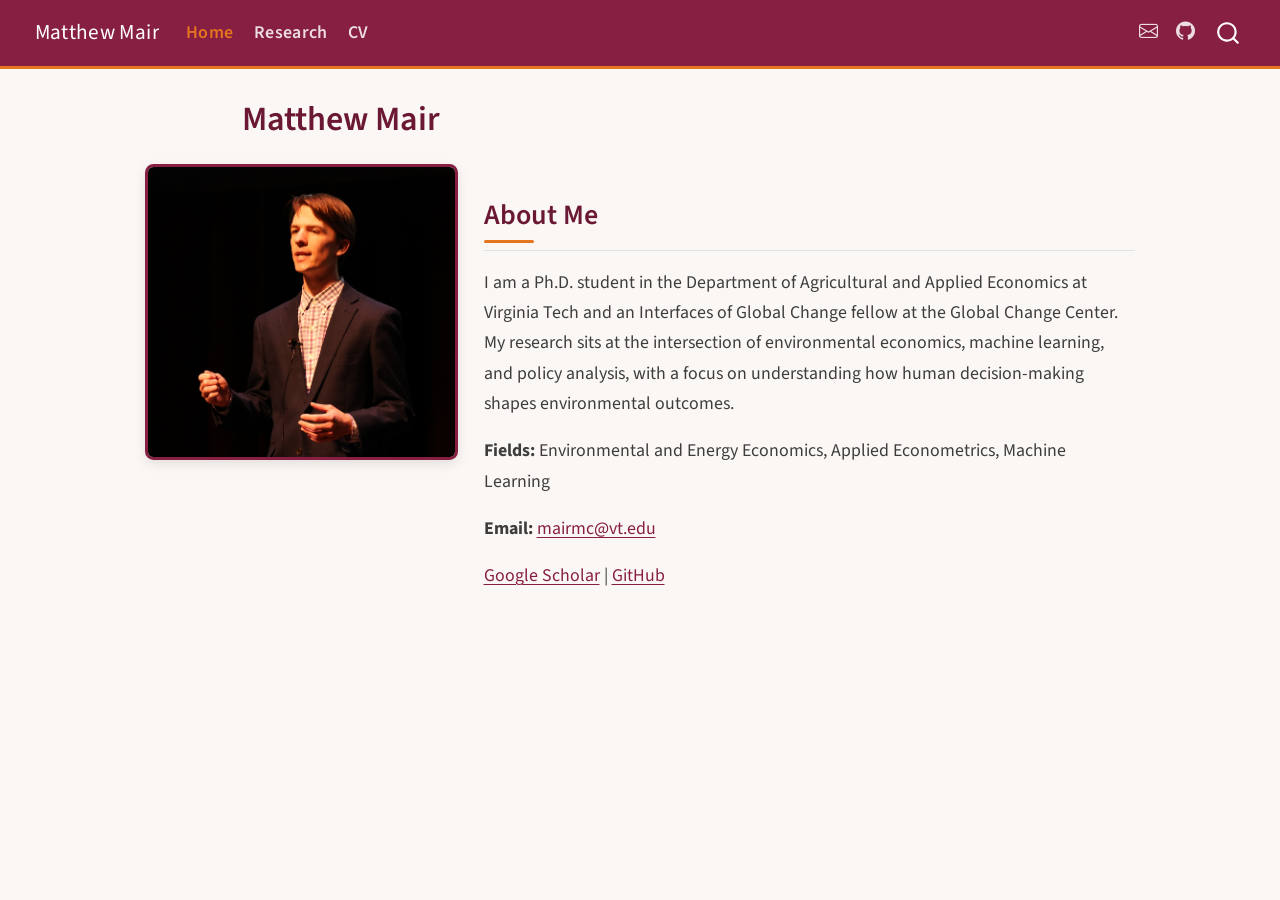
==== docs/index.html @ ecbc5832 "Save all website source files, assets, and rendered output Co-Authored-By: Claude Sonnet 4.6 <norepl" ====
<!DOCTYPE html>
<html xmlns="http://www.w3.org/1999/xhtml" lang="en" xml:lang="en"><head>

<meta charset="utf-8">
<meta name="generator" content="quarto-1.8.25">

<meta name="viewport" content="width=device-width, initial-scale=1.0, user-scalable=yes">


<title>Matthew Mair</title>
<style>
code{white-space: pre-wrap;}
span.smallcaps{font-variant: small-caps;}
div.columns{display: flex; gap: min(4vw, 1.5em);}
div.column{flex: auto; overflow-x: auto;}
div.hanging-indent{margin-left: 1.5em; text-indent: -1.5em;}
ul.task-list{list-style: none;}
ul.task-list li input[type="checkbox"] {
  width: 0.8em;
  margin: 0 0.8em 0.2em -1em; /* quarto-specific, see https://github.com/quarto-dev/quarto-cli/issues/4556 */ 
  vertical-align: middle;
}
</style>


<script src="site_libs/quarto-nav/quarto-nav.js"></script>
<script src="site_libs/quarto-nav/headroom.min.js"></script>
<script src="site_libs/clipboard/clipboard.min.js"></script>
<script src="site_libs/quarto-search/autocomplete.umd.js"></script>
<script src="site_libs/quarto-search/fuse.min.js"></script>
<script src="site_libs/quarto-search/quarto-search.js"></script>
<meta name="quarto:offset" content="./">
<script src="site_libs/quarto-html/quarto.js" type="module"></script>
<script src="site_libs/quarto-html/tabsets/tabsets.js" type="module"></script>
<script src="site_libs/quarto-html/axe/axe-check.js" type="module"></script>
<script src="site_libs/quarto-html/popper.min.js"></script>
<script src="site_libs/quarto-html/tippy.umd.min.js"></script>
<script src="site_libs/quarto-html/anchor.min.js"></script>
<link href="site_libs/quarto-html/tippy.css" rel="stylesheet">
<link href="site_libs/quarto-html/quarto-syntax-highlighting-7b89279ff1a6dce999919e0e67d4d9ec.css" rel="stylesheet" id="quarto-text-highlighting-styles">
<script src="site_libs/bootstrap/bootstrap.min.js"></script>
<link href="site_libs/bootstrap/bootstrap-icons.css" rel="stylesheet">
<link href="site_libs/bootstrap/bootstrap-feb3c45400deb4f00ca8b16f1156f596.min.css" rel="stylesheet" append-hash="true" id="quarto-bootstrap" data-mode="light">
<script id="quarto-search-options" type="application/json">{
  "location": "navbar",
  "copy-button": false,
  "collapse-after": 3,
  "panel-placement": "end",
  "type": "overlay",
  "limit": 50,
  "keyboard-shortcut": [
    "f",
    "/",
    "s"
  ],
  "show-item-context": false,
  "language": {
    "search-no-results-text": "No results",
    "search-matching-documents-text": "matching documents",
    "search-copy-link-title": "Copy link to search",
    "search-hide-matches-text": "Hide additional matches",
    "search-more-match-text": "more match in this document",
    "search-more-matches-text": "more matches in this document",
    "search-clear-button-title": "Clear",
    "search-text-placeholder": "",
    "search-detached-cancel-button-title": "Cancel",
    "search-submit-button-title": "Submit",
    "search-label": "Search"
  }
}</script>


<link rel="stylesheet" href="styles.css">
</head>

<body class="nav-fixed fullcontent quarto-light">

<div id="quarto-search-results"></div>
  <header id="quarto-header" class="headroom fixed-top">
    <nav class="navbar navbar-expand-lg " data-bs-theme="dark">
      <div class="navbar-container container-fluid">
      <div class="navbar-brand-container mx-auto">
    <a href="./index.html" class="navbar-brand navbar-brand-logo">
    </a>
    <a class="navbar-brand" href="./index.html">
    <span class="navbar-title">Matthew Mair</span>
    </a>
  </div>
            <div id="quarto-search" class="" title="Search"></div>
          <button class="navbar-toggler" type="button" data-bs-toggle="collapse" data-bs-target="#navbarCollapse" aria-controls="navbarCollapse" role="menu" aria-expanded="false" aria-label="Toggle navigation" onclick="if (window.quartoToggleHeadroom) { window.quartoToggleHeadroom(); }">
  <span class="navbar-toggler-icon"></span>
</button>
          <div class="collapse navbar-collapse" id="navbarCollapse">
            <ul class="navbar-nav navbar-nav-scroll me-auto">
  <li class="nav-item">
    <a class="nav-link active" href="./index.html" aria-current="page"> 
<span class="menu-text">Home</span></a>
  </li>  
  <li class="nav-item">
    <a class="nav-link" href="./research.html"> 
<span class="menu-text">Research</span></a>
  </li>  
  <li class="nav-item">
    <a class="nav-link" href="./cv.html"> 
<span class="menu-text">CV</span></a>
  </li>  
</ul>
            <ul class="navbar-nav navbar-nav-scroll ms-auto">
  <li class="nav-item compact">
    <a class="nav-link" href="mailto:mairmc@vt.edu"> <i class="bi bi-envelope" role="img">
</i> 
<span class="menu-text"></span></a>
  </li>  
  <li class="nav-item compact">
    <a class="nav-link" href="https://github.com/MatthewMair42"> <i class="bi bi-github" role="img">
</i> 
<span class="menu-text"></span></a>
  </li>  
</ul>
          </div> <!-- /navcollapse -->
            <div class="quarto-navbar-tools">
</div>
      </div> <!-- /container-fluid -->
    </nav>
</header>
<!-- content -->
<div id="quarto-content" class="quarto-container page-columns page-rows-contents page-layout-article page-navbar">
<!-- sidebar -->
<!-- margin-sidebar -->
    
<!-- main -->
<main class="content page-columns page-full" id="quarto-document-content">

<header id="title-block-header" class="quarto-title-block default">
<div class="quarto-title">
<h1 class="title">Matthew Mair</h1>
</div>



<div class="quarto-title-meta">

    
  
    
  </div>
  


</header>


<div class="column-page">
<div class="grid">
<div class="g-col-4">
<p><img src="pics/Nutshell_Zoomed.png" class="profile-photo img-fluid"></p>
</div>
<section id="about-me" class="level2 g-col-8">
<h2 class="anchored" data-anchor-id="about-me">About Me</h2>
<p>I am a Ph.D.&nbsp;student in the Department of Agricultural and Applied Economics at Virginia Tech and an Interfaces of Global Change fellow at the Global Change Center. My research sits at the intersection of environmental economics, machine learning, and policy analysis, with a focus on understanding how human decision-making shapes environmental outcomes.</p>
<p><strong>Fields:</strong> Environmental and Energy Economics, Applied Econometrics, Machine Learning</p>
<p><strong>Email:</strong> <a href="mailto:mairmc@vt.edu">mairmc@vt.edu</a></p>
<p><a href="https://scholar.google.com/citations?user=G5DCnmYAAAAJ&amp;hl=en">Google Scholar</a> | <a href="https://github.com/MatthewMair42">GitHub</a></p>
</section>
</div>
</div>



</main> <!-- /main -->
<script id="quarto-html-after-body" type="application/javascript">
  window.document.addEventListener("DOMContentLoaded", function (event) {
    const icon = "";
    const anchorJS = new window.AnchorJS();
    anchorJS.options = {
      placement: 'right',
      icon: icon
    };
    anchorJS.add('.anchored');
    const isCodeAnnotation = (el) => {
      for (const clz of el.classList) {
        if (clz.startsWith('code-annotation-')) {                     
          return true;
        }
      }
      return false;
    }
    const onCopySuccess = function(e) {
      // button target
      const button = e.trigger;
      // don't keep focus
      button.blur();
      // flash "checked"
      button.classList.add('code-copy-button-checked');
      var currentTitle = button.getAttribute("title");
      button.setAttribute("title", "Copied!");
      let tooltip;
      if (window.bootstrap) {
        button.setAttribute("data-bs-toggle", "tooltip");
        button.setAttribute("data-bs-placement", "left");
        button.setAttribute("data-bs-title", "Copied!");
        tooltip = new bootstrap.Tooltip(button, 
          { trigger: "manual", 
            customClass: "code-copy-button-tooltip",
            offset: [0, -8]});
        tooltip.show();    
      }
      setTimeout(function() {
        if (tooltip) {
          tooltip.hide();
          button.removeAttribute("data-bs-title");
          button.removeAttribute("data-bs-toggle");
          button.removeAttribute("data-bs-placement");
        }
        button.setAttribute("title", currentTitle);
        button.classList.remove('code-copy-button-checked');
      }, 1000);
      // clear code selection
      e.clearSelection();
    }
    const getTextToCopy = function(trigger) {
      const outerScaffold = trigger.parentElement.cloneNode(true);
      const codeEl = outerScaffold.querySelector('code');
      for (const childEl of codeEl.children) {
        if (isCodeAnnotation(childEl)) {
          childEl.remove();
        }
      }
      return codeEl.innerText;
    }
    const clipboard = new window.ClipboardJS('.code-copy-button:not([data-in-quarto-modal])', {
      text: getTextToCopy
    });
    clipboard.on('success', onCopySuccess);
    if (window.document.getElementById('quarto-embedded-source-code-modal')) {
      const clipboardModal = new window.ClipboardJS('.code-copy-button[data-in-quarto-modal]', {
        text: getTextToCopy,
        container: window.document.getElementById('quarto-embedded-source-code-modal')
      });
      clipboardModal.on('success', onCopySuccess);
    }
      var localhostRegex = new RegExp(/^(?:http|https):\/\/localhost\:?[0-9]*\//);
      var mailtoRegex = new RegExp(/^mailto:/);
        var filterRegex = new RegExp('/' + window.location.host + '/');
      var isInternal = (href) => {
          return filterRegex.test(href) || localhostRegex.test(href) || mailtoRegex.test(href);
      }
      // Inspect non-navigation links and adorn them if external
     var links = window.document.querySelectorAll('a[href]:not(.nav-link):not(.navbar-brand):not(.toc-action):not(.sidebar-link):not(.sidebar-item-toggle):not(.pagination-link):not(.no-external):not([aria-hidden]):not(.dropdown-item):not(.quarto-navigation-tool):not(.about-link)');
      for (var i=0; i<links.length; i++) {
        const link = links[i];
        if (!isInternal(link.href)) {
          // undo the damage that might have been done by quarto-nav.js in the case of
          // links that we want to consider external
          if (link.dataset.originalHref !== undefined) {
            link.href = link.dataset.originalHref;
          }
        }
      }
    function tippyHover(el, contentFn, onTriggerFn, onUntriggerFn) {
      const config = {
        allowHTML: true,
        maxWidth: 500,
        delay: 100,
        arrow: false,
        appendTo: function(el) {
            return el.parentElement;
        },
        interactive: true,
        interactiveBorder: 10,
        theme: 'quarto',
        placement: 'bottom-start',
      };
      if (contentFn) {
        config.content = contentFn;
      }
      if (onTriggerFn) {
        config.onTrigger = onTriggerFn;
      }
      if (onUntriggerFn) {
        config.onUntrigger = onUntriggerFn;
      }
      window.tippy(el, config); 
    }
    const noterefs = window.document.querySelectorAll('a[role="doc-noteref"]');
    for (var i=0; i<noterefs.length; i++) {
      const ref = noterefs[i];
      tippyHover(ref, function() {
        // use id or data attribute instead here
        let href = ref.getAttribute('data-footnote-href') || ref.getAttribute('href');
        try { href = new URL(href).hash; } catch {}
        const id = href.replace(/^#\/?/, "");
        const note = window.document.getElementById(id);
        if (note) {
          return note.innerHTML;
        } else {
          return "";
        }
      });
    }
    const xrefs = window.document.querySelectorAll('a.quarto-xref');
    const processXRef = (id, note) => {
      // Strip column container classes
      const stripColumnClz = (el) => {
        el.classList.remove("page-full", "page-columns");
        if (el.children) {
          for (const child of el.children) {
            stripColumnClz(child);
          }
        }
      }
      stripColumnClz(note)
      if (id === null || id.startsWith('sec-')) {
        // Special case sections, only their first couple elements
        const container = document.createElement("div");
        if (note.children && note.children.length > 2) {
          container.appendChild(note.children[0].cloneNode(true));
          for (let i = 1; i < note.children.length; i++) {
            const child = note.children[i];
            if (child.tagName === "P" && child.innerText === "") {
              continue;
            } else {
              container.appendChild(child.cloneNode(true));
              break;
            }
          }
          if (window.Quarto?.typesetMath) {
            window.Quarto.typesetMath(container);
          }
          return container.innerHTML
        } else {
          if (window.Quarto?.typesetMath) {
            window.Quarto.typesetMath(note);
          }
          return note.innerHTML;
        }
      } else {
        // Remove any anchor links if they are present
        const anchorLink = note.querySelector('a.anchorjs-link');
        if (anchorLink) {
          anchorLink.remove();
        }
        if (window.Quarto?.typesetMath) {
          window.Quarto.typesetMath(note);
        }
        if (note.classList.contains("callout")) {
          return note.outerHTML;
        } else {
          return note.innerHTML;
        }
      }
    }
    for (var i=0; i<xrefs.length; i++) {
      const xref = xrefs[i];
      tippyHover(xref, undefined, function(instance) {
        instance.disable();
        let url = xref.getAttribute('href');
        let hash = undefined; 
        if (url.startsWith('#')) {
          hash = url;
        } else {
          try { hash = new URL(url).hash; } catch {}
        }
        if (hash) {
          const id = hash.replace(/^#\/?/, "");
          const note = window.document.getElementById(id);
          if (note !== null) {
            try {
              const html = processXRef(id, note.cloneNode(true));
              instance.setContent(html);
            } finally {
              instance.enable();
              instance.show();
            }
          } else {
            // See if we can fetch this
            fetch(url.split('#')[0])
            .then(res => res.text())
            .then(html => {
              const parser = new DOMParser();
              const htmlDoc = parser.parseFromString(html, "text/html");
              const note = htmlDoc.getElementById(id);
              if (note !== null) {
                const html = processXRef(id, note);
                instance.setContent(html);
              } 
            }).finally(() => {
              instance.enable();
              instance.show();
            });
          }
        } else {
          // See if we can fetch a full url (with no hash to target)
          // This is a special case and we should probably do some content thinning / targeting
          fetch(url)
          .then(res => res.text())
          .then(html => {
            const parser = new DOMParser();
            const htmlDoc = parser.parseFromString(html, "text/html");
            const note = htmlDoc.querySelector('main.content');
            if (note !== null) {
              // This should only happen for chapter cross references
              // (since there is no id in the URL)
              // remove the first header
              if (note.children.length > 0 && note.children[0].tagName === "HEADER") {
                note.children[0].remove();
              }
              const html = processXRef(null, note);
              instance.setContent(html);
            } 
          }).finally(() => {
            instance.enable();
            instance.show();
          });
        }
      }, function(instance) {
      });
    }
        let selectedAnnoteEl;
        const selectorForAnnotation = ( cell, annotation) => {
          let cellAttr = 'data-code-cell="' + cell + '"';
          let lineAttr = 'data-code-annotation="' +  annotation + '"';
          const selector = 'span[' + cellAttr + '][' + lineAttr + ']';
          return selector;
        }
        const selectCodeLines = (annoteEl) => {
          const doc = window.document;
          const targetCell = annoteEl.getAttribute("data-target-cell");
          const targetAnnotation = annoteEl.getAttribute("data-target-annotation");
          const annoteSpan = window.document.querySelector(selectorForAnnotation(targetCell, targetAnnotation));
          const lines = annoteSpan.getAttribute("data-code-lines").split(",");
          const lineIds = lines.map((line) => {
            return targetCell + "-" + line;
          })
          let top = null;
          let height = null;
          let parent = null;
          if (lineIds.length > 0) {
              //compute the position of the single el (top and bottom and make a div)
              const el = window.document.getElementById(lineIds[0]);
              top = el.offsetTop;
              height = el.offsetHeight;
              parent = el.parentElement.parentElement;
            if (lineIds.length > 1) {
              const lastEl = window.document.getElementById(lineIds[lineIds.length - 1]);
              const bottom = lastEl.offsetTop + lastEl.offsetHeight;
              height = bottom - top;
            }
            if (top !== null && height !== null && parent !== null) {
              // cook up a div (if necessary) and position it 
              let div = window.document.getElementById("code-annotation-line-highlight");
              if (div === null) {
                div = window.document.createElement("div");
                div.setAttribute("id", "code-annotation-line-highlight");
                div.style.position = 'absolute';
                parent.appendChild(div);
              }
              div.style.top = top - 2 + "px";
              div.style.height = height + 4 + "px";
              div.style.left = 0;
              let gutterDiv = window.document.getElementById("code-annotation-line-highlight-gutter");
              if (gutterDiv === null) {
                gutterDiv = window.document.createElement("div");
                gutterDiv.setAttribute("id", "code-annotation-line-highlight-gutter");
                gutterDiv.style.position = 'absolute';
                const codeCell = window.document.getElementById(targetCell);
                const gutter = codeCell.querySelector('.code-annotation-gutter');
                gutter.appendChild(gutterDiv);
              }
              gutterDiv.style.top = top - 2 + "px";
              gutterDiv.style.height = height + 4 + "px";
            }
            selectedAnnoteEl = annoteEl;
          }
        };
        const unselectCodeLines = () => {
          const elementsIds = ["code-annotation-line-highlight", "code-annotation-line-highlight-gutter"];
          elementsIds.forEach((elId) => {
            const div = window.document.getElementById(elId);
            if (div) {
              div.remove();
            }
          });
          selectedAnnoteEl = undefined;
        };
          // Handle positioning of the toggle
      window.addEventListener(
        "resize",
        throttle(() => {
          elRect = undefined;
          if (selectedAnnoteEl) {
            selectCodeLines(selectedAnnoteEl);
          }
        }, 10)
      );
      function throttle(fn, ms) {
      let throttle = false;
      let timer;
        return (...args) => {
          if(!throttle) { // first call gets through
              fn.apply(this, args);
              throttle = true;
          } else { // all the others get throttled
              if(timer) clearTimeout(timer); // cancel #2
              timer = setTimeout(() => {
                fn.apply(this, args);
                timer = throttle = false;
              }, ms);
          }
        };
      }
        // Attach click handler to the DT
        const annoteDls = window.document.querySelectorAll('dt[data-target-cell]');
        for (const annoteDlNode of annoteDls) {
          annoteDlNode.addEventListener('click', (event) => {
            const clickedEl = event.target;
            if (clickedEl !== selectedAnnoteEl) {
              unselectCodeLines();
              const activeEl = window.document.querySelector('dt[data-target-cell].code-annotation-active');
              if (activeEl) {
                activeEl.classList.remove('code-annotation-active');
              }
              selectCodeLines(clickedEl);
              clickedEl.classList.add('code-annotation-active');
            } else {
              // Unselect the line
              unselectCodeLines();
              clickedEl.classList.remove('code-annotation-active');
            }
          });
        }
    const findCites = (el) => {
      const parentEl = el.parentElement;
      if (parentEl) {
        const cites = parentEl.dataset.cites;
        if (cites) {
          return {
            el,
            cites: cites.split(' ')
          };
        } else {
          return findCites(el.parentElement)
        }
      } else {
        return undefined;
      }
    };
    var bibliorefs = window.document.querySelectorAll('a[role="doc-biblioref"]');
    for (var i=0; i<bibliorefs.length; i++) {
      const ref = bibliorefs[i];
      const citeInfo = findCites(ref);
      if (citeInfo) {
        tippyHover(citeInfo.el, function() {
          var popup = window.document.createElement('div');
          citeInfo.cites.forEach(function(cite) {
            var citeDiv = window.document.createElement('div');
            citeDiv.classList.add('hanging-indent');
            citeDiv.classList.add('csl-entry');
            var biblioDiv = window.document.getElementById('ref-' + cite);
            if (biblioDiv) {
              citeDiv.innerHTML = biblioDiv.innerHTML;
            }
            popup.appendChild(citeDiv);
          });
          return popup.innerHTML;
        });
      }
    }
  });
  </script>
</div> <!-- /content -->




</body></html>
---- docs/site_libs/quarto-html/tippy.css ----
.tippy-box[data-animation=fade][data-state=hidden]{opacity:0}[data-tippy-root]{max-width:calc(100vw - 10px)}.tippy-box{position:relative;background-color:#333;color:#fff;border-radius:4px;font-size:14px;line-height:1.4;white-space:normal;outline:0;transition-property:transform,visibility,opacity}.tippy-box[data-placement^=top]>.tippy-arrow{bottom:0}.tippy-box[data-placement^=top]>.tippy-arrow:before{bottom:-7px;left:0;border-width:8px 8px 0;border-top-color:initial;transform-origin:center top}.tippy-box[data-placement^=bottom]>.tippy-arrow{top:0}.tippy-box[data-placement^=bottom]>.tippy-arrow:before{top:-7px;left:0;border-width:0 8px 8px;border-bottom-color:initial;transform-origin:center bottom}.tippy-box[data-placement^=left]>.tippy-arrow{right:0}.tippy-box[data-placement^=left]>.tippy-arrow:before{border-width:8px 0 8px 8px;border-left-color:initial;right:-7px;transform-origin:center left}.tippy-box[data-placement^=right]>.tippy-arrow{left:0}.tippy-box[data-placement^=right]>.tippy-arrow:before{left:-7px;border-width:8px 8px 8px 0;border-right-color:initial;transform-origin:center right}.tippy-box[data-inertia][data-state=visible]{transition-timing-function:cubic-bezier(.54,1.5,.38,1.11)}.tippy-arrow{width:16px;height:16px;color:#333}.tippy-arrow:before{content:"";position:absolute;border-color:transparent;border-style:solid}.tippy-content{position:relative;padding:5px 9px;z-index:1}
---- docs/site_libs/quarto-html/quarto-syntax-highlighting-7b89279ff1a6dce999919e0e67d4d9ec.css ----
/* quarto syntax highlight colors */
:root {
  --quarto-hl-ot-color: #003B4F;
  --quarto-hl-at-color: #657422;
  --quarto-hl-ss-color: #20794D;
  --quarto-hl-an-color: #5E5E5E;
  --quarto-hl-fu-color: #4758AB;
  --quarto-hl-st-color: #20794D;
  --quarto-hl-cf-color: #003B4F;
  --quarto-hl-op-color: #5E5E5E;
  --quarto-hl-er-color: #AD0000;
  --quarto-hl-bn-color: #AD0000;
  --quarto-hl-al-color: #AD0000;
  --quarto-hl-va-color: #111111;
  --quarto-hl-bu-color: inherit;
  --quarto-hl-ex-color: inherit;
  --quarto-hl-pp-color: #AD0000;
  --quarto-hl-in-color: #5E5E5E;
  --quarto-hl-vs-color: #20794D;
  --quarto-hl-wa-color: #5E5E5E;
  --quarto-hl-do-color: #5E5E5E;
  --quarto-hl-im-color: #00769E;
  --quarto-hl-ch-color: #20794D;
  --quarto-hl-dt-color: #AD0000;
  --quarto-hl-fl-color: #AD0000;
  --quarto-hl-co-color: #5E5E5E;
  --quarto-hl-cv-color: #5E5E5E;
  --quarto-hl-cn-color: #8f5902;
  --quarto-hl-sc-color: #5E5E5E;
  --quarto-hl-dv-color: #AD0000;
  --quarto-hl-kw-color: #003B4F;
}

/* other quarto variables */
:root {
  --quarto-font-monospace: SFMono-Regular, Menlo, Monaco, Consolas, "Liberation Mono", "Courier New", monospace;
}

/* syntax highlight based on Pandoc's rules */
pre > code.sourceCode > span {
  color: #003B4F;
}

code.sourceCode > span {
  color: #003B4F;
}

div.sourceCode,
div.sourceCode pre.sourceCode {
  color: #003B4F;
}

/* Normal */
code span {
  color: #003B4F;
}

/* Alert */
code span.al {
  color: #AD0000;
  font-style: inherit;
}

/* Annotation */
code span.an {
  color: #5E5E5E;
  font-style: inherit;
}

/* Attribute */
code span.at {
  color: #657422;
  font-style: inherit;
}

/* BaseN */
code span.bn {
  color: #AD0000;
  font-style: inherit;
}

/* BuiltIn */
code span.bu {
  font-style: inherit;
}

/* ControlFlow */
code span.cf {
  color: #003B4F;
  font-weight: bold;
  font-style: inherit;
}

/* Char */
code span.ch {
  color: #20794D;
  font-style: inherit;
}

/* Constant */
code span.cn {
  color: #8f5902;
  font-style: inherit;
}

/* Comment */
code span.co {
  color: #5E5E5E;
  font-style: inherit;
}

/* CommentVar */
code span.cv {
  color: #5E5E5E;
  font-style: italic;
}

/* Documentation */
code span.do {
  color: #5E5E5E;
  font-style: italic;
}

/* DataType */
code span.dt {
  color: #AD0000;
  font-style: inherit;
}

/* DecVal */
code span.dv {
  color: #AD0000;
  font-style: inherit;
}

/* Error */
code span.er {
  color: #AD0000;
  font-style: inherit;
}

/* Extension */
code span.ex {
  font-style: inherit;
}

/* Float */
code span.fl {
  color: #AD0000;
  font-style: inherit;
}

/* Function */
code span.fu {
  color: #4758AB;
  font-style: inherit;
}

/* Import */
code span.im {
  color: #00769E;
  font-style: inherit;
}

/* Information */
code span.in {
  color: #5E5E5E;
  font-style: inherit;
}

/* Keyword */
code span.kw {
  color: #003B4F;
  font-weight: bold;
  font-style: inherit;
}

/* Operator */
code span.op {
  color: #5E5E5E;
  font-style: inherit;
}

/* Other */
code span.ot {
  color: #003B4F;
  font-style: inherit;
}

/* Preprocessor */
code span.pp {
  color: #AD0000;
  font-style: inherit;
}

/* SpecialChar */
code span.sc {
  color: #5E5E5E;
  font-style: inherit;
}

/* SpecialString */
code span.ss {
  color: #20794D;
  font-style: inherit;
}

/* String */
code span.st {
  color: #20794D;
  font-style: inherit;
}

/* Variable */
code span.va {
  color: #111111;
  font-style: inherit;
}

/* VerbatimString */
code span.vs {
  color: #20794D;
  font-style: inherit;
}

/* Warning */
code span.wa {
  color: #5E5E5E;
  font-style: italic;
}

.prevent-inlining {
  content: "</";
}

/*# sourceMappingURL=3944bc705cfaf4c80e56f77c5205168a.css.map */
---- docs/styles.css ----
/* Main layout */
body {
  font-size: 1.05rem;
  line-height: 1.7;
}

/* Home page profile section */
.profile-photo {
  width: 440px;
  margin-bottom: 1rem;
  transition: transform 0.2s;
}

.profile-photo:hover {
  transform: scale(1.02);
}

/* Research page */
.paper:last-child {
  border-bottom: none;
}

.paper h3 {
  margin-bottom: 0.3rem;
  color: #44403C;
}

.paper .coauthors {
  font-style: italic;
  color: #78716C;
  margin-bottom: 0.4rem;
}

.paper .links a {
  margin-right: 0.75rem;
  font-size: 0.9rem;
}

/* CV embed */
.cv-embed {
  width: 100%;
  height: 800px;
  border: 2px solid #861F41;
  border-radius: 0.5rem;
}

/* Smooth transitions */
a {
  transition: color 0.2s ease;
}
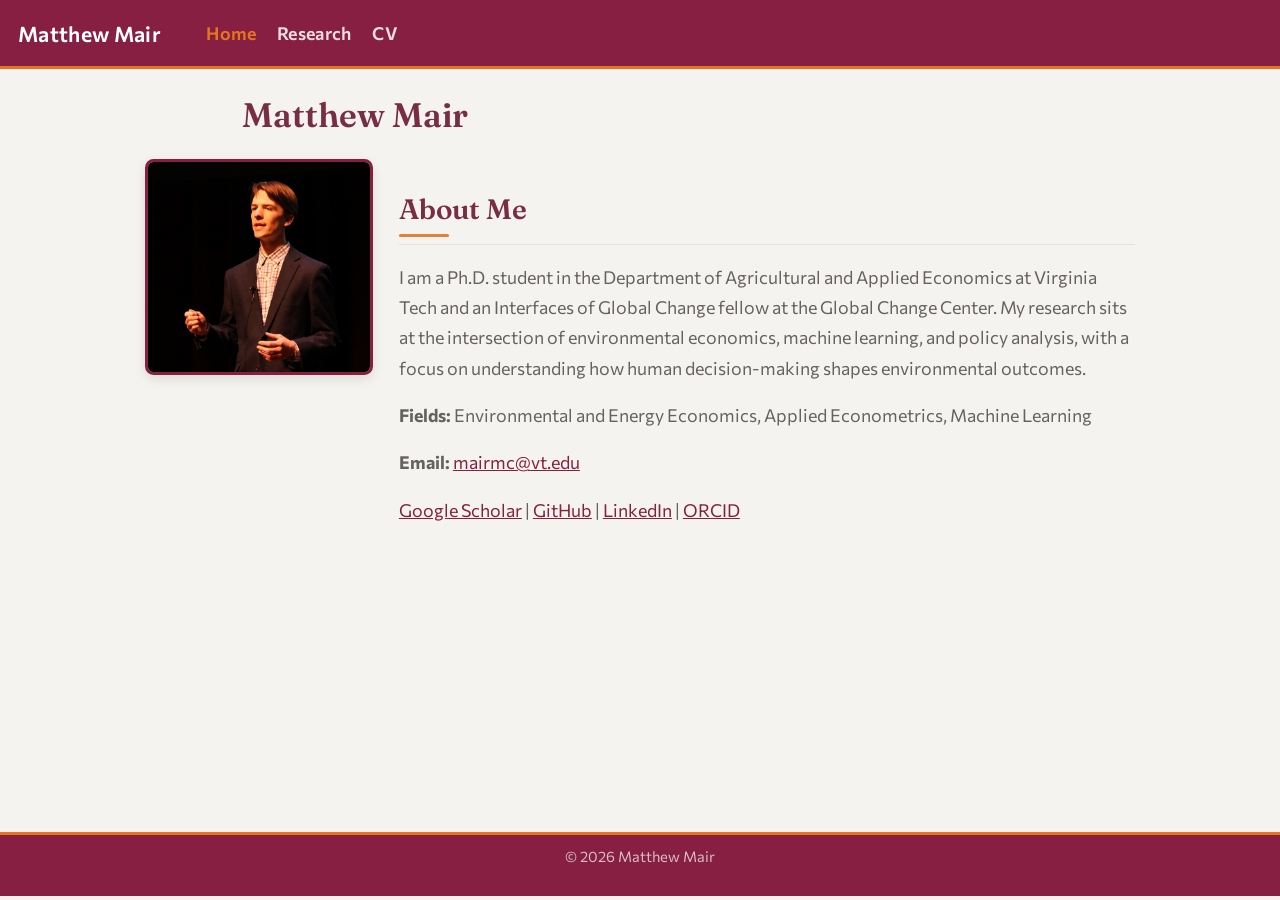
==== commit da7fa002: "Polish site: Apero fonts, research badges, footer, CV fallback, GitHub Pages prep Co-Authored-By: Cl" ====
--- a/docs/index.html
+++ b/docs/index.html
@@ -2,7 +2,7 @@
 <html xmlns="http://www.w3.org/1999/xhtml" lang="en" xml:lang="en"><head>
 
 <meta charset="utf-8">
-<meta name="generator" content="quarto-1.8.25">
+<meta name="generator" content="quarto-1.3.450">
 
 <meta name="viewport" content="width=device-width, initial-scale=1.0, user-scalable=yes">
 
@@ -30,30 +30,22 @@
 <script src="site_libs/quarto-search/fuse.min.js"></script>
 <script src="site_libs/quarto-search/quarto-search.js"></script>
 <meta name="quarto:offset" content="./">
-<script src="site_libs/quarto-html/quarto.js" type="module"></script>
-<script src="site_libs/quarto-html/tabsets/tabsets.js" type="module"></script>
-<script src="site_libs/quarto-html/axe/axe-check.js" type="module"></script>
+<script src="site_libs/quarto-html/quarto.js"></script>
 <script src="site_libs/quarto-html/popper.min.js"></script>
 <script src="site_libs/quarto-html/tippy.umd.min.js"></script>
 <script src="site_libs/quarto-html/anchor.min.js"></script>
 <link href="site_libs/quarto-html/tippy.css" rel="stylesheet">
-<link href="site_libs/quarto-html/quarto-syntax-highlighting-7b89279ff1a6dce999919e0e67d4d9ec.css" rel="stylesheet" id="quarto-text-highlighting-styles">
+<link href="site_libs/quarto-html/quarto-syntax-highlighting.css" rel="stylesheet" id="quarto-text-highlighting-styles">
 <script src="site_libs/bootstrap/bootstrap.min.js"></script>
 <link href="site_libs/bootstrap/bootstrap-icons.css" rel="stylesheet">
-<link href="site_libs/bootstrap/bootstrap-feb3c45400deb4f00ca8b16f1156f596.min.css" rel="stylesheet" append-hash="true" id="quarto-bootstrap" data-mode="light">
+<link href="site_libs/bootstrap/bootstrap.min.css" rel="stylesheet" id="quarto-bootstrap" data-mode="light">
 <script id="quarto-search-options" type="application/json">{
   "location": "navbar",
   "copy-button": false,
   "collapse-after": 3,
   "panel-placement": "end",
   "type": "overlay",
-  "limit": 50,
-  "keyboard-shortcut": [
-    "f",
-    "/",
-    "s"
-  ],
-  "show-item-context": false,
+  "limit": 20,
   "language": {
     "search-no-results-text": "No results",
     "search-matching-documents-text": "matching documents",
@@ -62,7 +54,6 @@
     "search-more-match-text": "more match in this document",
     "search-more-matches-text": "more matches in this document",
     "search-clear-button-title": "Clear",
-    "search-text-placeholder": "",
     "search-detached-cancel-button-title": "Cancel",
     "search-submit-button-title": "Submit",
     "search-label": "Search"
@@ -73,53 +64,56 @@
 <link rel="stylesheet" href="styles.css">
 </head>
 
-<body class="nav-fixed fullcontent quarto-light">
+<body class="nav-fixed fullcontent">
 
 <div id="quarto-search-results"></div>
   <header id="quarto-header" class="headroom fixed-top">
-    <nav class="navbar navbar-expand-lg " data-bs-theme="dark">
+    <nav class="navbar navbar-expand-lg navbar-dark ">
       <div class="navbar-container container-fluid">
-      <div class="navbar-brand-container mx-auto">
-    <a href="./index.html" class="navbar-brand navbar-brand-logo">
-    </a>
+      <div class="navbar-brand-container">
     <a class="navbar-brand" href="./index.html">
     <span class="navbar-title">Matthew Mair</span>
     </a>
   </div>
             <div id="quarto-search" class="" title="Search"></div>
-          <button class="navbar-toggler" type="button" data-bs-toggle="collapse" data-bs-target="#navbarCollapse" aria-controls="navbarCollapse" role="menu" aria-expanded="false" aria-label="Toggle navigation" onclick="if (window.quartoToggleHeadroom) { window.quartoToggleHeadroom(); }">
+          <button class="navbar-toggler" type="button" data-bs-toggle="collapse" data-bs-target="#navbarCollapse" aria-controls="navbarCollapse" aria-expanded="false" aria-label="Toggle navigation" onclick="if (window.quartoToggleHeadroom) { window.quartoToggleHeadroom(); }">
   <span class="navbar-toggler-icon"></span>
 </button>
           <div class="collapse navbar-collapse" id="navbarCollapse">
             <ul class="navbar-nav navbar-nav-scroll me-auto">
   <li class="nav-item">
-    <a class="nav-link active" href="./index.html" aria-current="page"> 
-<span class="menu-text">Home</span></a>
+    <a class="nav-link active" href="./index.html" rel="" target="" aria-current="page">
+ <span class="menu-text">Home</span></a>
   </li>  
   <li class="nav-item">
-    <a class="nav-link" href="./research.html"> 
-<span class="menu-text">Research</span></a>
+    <a class="nav-link" href="./research.html" rel="" target="">
+ <span class="menu-text">Research</span></a>
   </li>  
   <li class="nav-item">
-    <a class="nav-link" href="./cv.html"> 
-<span class="menu-text">CV</span></a>
+    <a class="nav-link" href="./cv.html" rel="" target="">
+ <span class="menu-text">CV</span></a>
   </li>  
 </ul>
             <ul class="navbar-nav navbar-nav-scroll ms-auto">
   <li class="nav-item compact">
-    <a class="nav-link" href="mailto:mairmc@vt.edu"> <i class="bi bi-envelope" role="img">
+    <a class="nav-link" href="mailto:mairmc@vt.edu" rel="" target=""><i class="bi bi-envelope" role="img">
 </i> 
-<span class="menu-text"></span></a>
+ <span class="menu-text"></span></a>
   </li>  
   <li class="nav-item compact">
-    <a class="nav-link" href="https://github.com/MatthewMair42"> <i class="bi bi-github" role="img">
+    <a class="nav-link" href="https://www.linkedin.com/in/matthew-mair-95823221a/" rel="" target=""><i class="bi bi-linkedin" role="img">
 </i> 
-<span class="menu-text"></span></a>
+ <span class="menu-text"></span></a>
+  </li>  
+  <li class="nav-item compact">
+    <a class="nav-link" href="https://github.com/MatthewMair42" rel="" target=""><i class="bi bi-github" role="img">
+</i> 
+ <span class="menu-text"></span></a>
   </li>  
 </ul>
-          </div> <!-- /navcollapse -->
             <div class="quarto-navbar-tools">
 </div>
+          </div> <!-- /navcollapse -->
       </div> <!-- /container-fluid -->
     </nav>
 </header>
@@ -146,21 +140,19 @@
   </div>
   
 
-
 </header>
-
 
 <div class="column-page">
 <div class="grid">
-<div class="g-col-4">
+<div class="g-col-3">
 <p><img src="pics/Nutshell_Zoomed.png" class="profile-photo img-fluid"></p>
 </div>
-<section id="about-me" class="level2 g-col-8">
+<section id="about-me" class="level2 g-col-9">
 <h2 class="anchored" data-anchor-id="about-me">About Me</h2>
 <p>I am a Ph.D.&nbsp;student in the Department of Agricultural and Applied Economics at Virginia Tech and an Interfaces of Global Change fellow at the Global Change Center. My research sits at the intersection of environmental economics, machine learning, and policy analysis, with a focus on understanding how human decision-making shapes environmental outcomes.</p>
 <p><strong>Fields:</strong> Environmental and Energy Economics, Applied Econometrics, Machine Learning</p>
 <p><strong>Email:</strong> <a href="mailto:mairmc@vt.edu">mairmc@vt.edu</a></p>
-<p><a href="https://scholar.google.com/citations?user=G5DCnmYAAAAJ&amp;hl=en">Google Scholar</a> | <a href="https://github.com/MatthewMair42">GitHub</a></p>
+<p><a href="https://scholar.google.com/citations?user=G5DCnmYAAAAJ&amp;hl=en">Google Scholar</a> | <a href="https://github.com/MatthewMair42">GitHub</a> | <a href="https://www.linkedin.com/in/matthew-mair-95823221a/">LinkedIn</a> | <a href="https://orcid.org/0009-0004-9572-1894">ORCID</a></p>
 </section>
 </div>
 </div>
@@ -169,58 +161,43 @@
 
 </main> <!-- /main -->
 <script id="quarto-html-after-body" type="application/javascript">
-  window.document.addEventListener("DOMContentLoaded", function (event) {
-    const icon = "";
-    const anchorJS = new window.AnchorJS();
-    anchorJS.options = {
-      placement: 'right',
-      icon: icon
-    };
-    anchorJS.add('.anchored');
-    const isCodeAnnotation = (el) => {
-      for (const clz of el.classList) {
-        if (clz.startsWith('code-annotation-')) {                     
-          return true;
-        }
-      }
-      return false;
-    }
-    const onCopySuccess = function(e) {
-      // button target
-      const button = e.trigger;
-      // don't keep focus
-      button.blur();
-      // flash "checked"
-      button.classList.add('code-copy-button-checked');
-      var currentTitle = button.getAttribute("title");
-      button.setAttribute("title", "Copied!");
-      let tooltip;
-      if (window.bootstrap) {
-        button.setAttribute("data-bs-toggle", "tooltip");
-        button.setAttribute("data-bs-placement", "left");
-        button.setAttribute("data-bs-title", "Copied!");
-        tooltip = new bootstrap.Tooltip(button, 
-          { trigger: "manual", 
-            customClass: "code-copy-button-tooltip",
-            offset: [0, -8]});
-        tooltip.show();    
-      }
-      setTimeout(function() {
-        if (tooltip) {
-          tooltip.hide();
-          button.removeAttribute("data-bs-title");
-          button.removeAttribute("data-bs-toggle");
-          button.removeAttribute("data-bs-placement");
-        }
-        button.setAttribute("title", currentTitle);
-        button.classList.remove('code-copy-button-checked');
-      }, 1000);
-      // clear code selection
-      e.clearSelection();
-    }
-    const getTextToCopy = function(trigger) {
-      const outerScaffold = trigger.parentElement.cloneNode(true);
-      const codeEl = outerScaffold.querySelector('code');
+window.document.addEventListener("DOMContentLoaded", function (event) {
+  const toggleBodyColorMode = (bsSheetEl) => {
+    const mode = bsSheetEl.getAttribute("data-mode");
+    const bodyEl = window.document.querySelector("body");
+    if (mode === "dark") {
+      bodyEl.classList.add("quarto-dark");
+      bodyEl.classList.remove("quarto-light");
+    } else {
+      bodyEl.classList.add("quarto-light");
+      bodyEl.classList.remove("quarto-dark");
+    }
+  }
+  const toggleBodyColorPrimary = () => {
+    const bsSheetEl = window.document.querySelector("link#quarto-bootstrap");
+    if (bsSheetEl) {
+      toggleBodyColorMode(bsSheetEl);
+    }
+  }
+  toggleBodyColorPrimary();  
+  const icon = "";
+  const anchorJS = new window.AnchorJS();
+  anchorJS.options = {
+    placement: 'right',
+    icon: icon
+  };
+  anchorJS.add('.anchored');
+  const isCodeAnnotation = (el) => {
+    for (const clz of el.classList) {
+      if (clz.startsWith('code-annotation-')) {                     
+        return true;
+      }
+    }
+    return false;
+  }
+  const clipboard = new window.ClipboardJS('.code-copy-button', {
+    text: function(trigger) {
+      const codeEl = trigger.previousElementSibling.cloneNode(true);
       for (const childEl of codeEl.children) {
         if (isCodeAnnotation(childEl)) {
           childEl.remove();
@@ -228,348 +205,206 @@
       }
       return codeEl.innerText;
     }
-    const clipboard = new window.ClipboardJS('.code-copy-button:not([data-in-quarto-modal])', {
-      text: getTextToCopy
+  });
+  clipboard.on('success', function(e) {
+    // button target
+    const button = e.trigger;
+    // don't keep focus
+    button.blur();
+    // flash "checked"
+    button.classList.add('code-copy-button-checked');
+    var currentTitle = button.getAttribute("title");
+    button.setAttribute("title", "Copied!");
+    let tooltip;
+    if (window.bootstrap) {
+      button.setAttribute("data-bs-toggle", "tooltip");
+      button.setAttribute("data-bs-placement", "left");
+      button.setAttribute("data-bs-title", "Copied!");
+      tooltip = new bootstrap.Tooltip(button, 
+        { trigger: "manual", 
+          customClass: "code-copy-button-tooltip",
+          offset: [0, -8]});
+      tooltip.show();    
+    }
+    setTimeout(function() {
+      if (tooltip) {
+        tooltip.hide();
+        button.removeAttribute("data-bs-title");
+        button.removeAttribute("data-bs-toggle");
+        button.removeAttribute("data-bs-placement");
+      }
+      button.setAttribute("title", currentTitle);
+      button.classList.remove('code-copy-button-checked');
+    }, 1000);
+    // clear code selection
+    e.clearSelection();
+  });
+  function tippyHover(el, contentFn) {
+    const config = {
+      allowHTML: true,
+      content: contentFn,
+      maxWidth: 500,
+      delay: 100,
+      arrow: false,
+      appendTo: function(el) {
+          return el.parentElement;
+      },
+      interactive: true,
+      interactiveBorder: 10,
+      theme: 'quarto',
+      placement: 'bottom-start'
+    };
+    window.tippy(el, config); 
+  }
+  const noterefs = window.document.querySelectorAll('a[role="doc-noteref"]');
+  for (var i=0; i<noterefs.length; i++) {
+    const ref = noterefs[i];
+    tippyHover(ref, function() {
+      // use id or data attribute instead here
+      let href = ref.getAttribute('data-footnote-href') || ref.getAttribute('href');
+      try { href = new URL(href).hash; } catch {}
+      const id = href.replace(/^#\/?/, "");
+      const note = window.document.getElementById(id);
+      return note.innerHTML;
     });
-    clipboard.on('success', onCopySuccess);
-    if (window.document.getElementById('quarto-embedded-source-code-modal')) {
-      const clipboardModal = new window.ClipboardJS('.code-copy-button[data-in-quarto-modal]', {
-        text: getTextToCopy,
-        container: window.document.getElementById('quarto-embedded-source-code-modal')
+  }
+      let selectedAnnoteEl;
+      const selectorForAnnotation = ( cell, annotation) => {
+        let cellAttr = 'data-code-cell="' + cell + '"';
+        let lineAttr = 'data-code-annotation="' +  annotation + '"';
+        const selector = 'span[' + cellAttr + '][' + lineAttr + ']';
+        return selector;
+      }
+      const selectCodeLines = (annoteEl) => {
+        const doc = window.document;
+        const targetCell = annoteEl.getAttribute("data-target-cell");
+        const targetAnnotation = annoteEl.getAttribute("data-target-annotation");
+        const annoteSpan = window.document.querySelector(selectorForAnnotation(targetCell, targetAnnotation));
+        const lines = annoteSpan.getAttribute("data-code-lines").split(",");
+        const lineIds = lines.map((line) => {
+          return targetCell + "-" + line;
+        })
+        let top = null;
+        let height = null;
+        let parent = null;
+        if (lineIds.length > 0) {
+            //compute the position of the single el (top and bottom and make a div)
+            const el = window.document.getElementById(lineIds[0]);
+            top = el.offsetTop;
+            height = el.offsetHeight;
+            parent = el.parentElement.parentElement;
+          if (lineIds.length > 1) {
+            const lastEl = window.document.getElementById(lineIds[lineIds.length - 1]);
+            const bottom = lastEl.offsetTop + lastEl.offsetHeight;
+            height = bottom - top;
+          }
+          if (top !== null && height !== null && parent !== null) {
+            // cook up a div (if necessary) and position it 
+            let div = window.document.getElementById("code-annotation-line-highlight");
+            if (div === null) {
+              div = window.document.createElement("div");
+              div.setAttribute("id", "code-annotation-line-highlight");
+              div.style.position = 'absolute';
+              parent.appendChild(div);
+            }
+            div.style.top = top - 2 + "px";
+            div.style.height = height + 4 + "px";
+            let gutterDiv = window.document.getElementById("code-annotation-line-highlight-gutter");
+            if (gutterDiv === null) {
+              gutterDiv = window.document.createElement("div");
+              gutterDiv.setAttribute("id", "code-annotation-line-highlight-gutter");
+              gutterDiv.style.position = 'absolute';
+              const codeCell = window.document.getElementById(targetCell);
+              const gutter = codeCell.querySelector('.code-annotation-gutter');
+              gutter.appendChild(gutterDiv);
+            }
+            gutterDiv.style.top = top - 2 + "px";
+            gutterDiv.style.height = height + 4 + "px";
+          }
+          selectedAnnoteEl = annoteEl;
+        }
+      };
+      const unselectCodeLines = () => {
+        const elementsIds = ["code-annotation-line-highlight", "code-annotation-line-highlight-gutter"];
+        elementsIds.forEach((elId) => {
+          const div = window.document.getElementById(elId);
+          if (div) {
+            div.remove();
+          }
+        });
+        selectedAnnoteEl = undefined;
+      };
+      // Attach click handler to the DT
+      const annoteDls = window.document.querySelectorAll('dt[data-target-cell]');
+      for (const annoteDlNode of annoteDls) {
+        annoteDlNode.addEventListener('click', (event) => {
+          const clickedEl = event.target;
+          if (clickedEl !== selectedAnnoteEl) {
+            unselectCodeLines();
+            const activeEl = window.document.querySelector('dt[data-target-cell].code-annotation-active');
+            if (activeEl) {
+              activeEl.classList.remove('code-annotation-active');
+            }
+            selectCodeLines(clickedEl);
+            clickedEl.classList.add('code-annotation-active');
+          } else {
+            // Unselect the line
+            unselectCodeLines();
+            clickedEl.classList.remove('code-annotation-active');
+          }
+        });
+      }
+  const findCites = (el) => {
+    const parentEl = el.parentElement;
+    if (parentEl) {
+      const cites = parentEl.dataset.cites;
+      if (cites) {
+        return {
+          el,
+          cites: cites.split(' ')
+        };
+      } else {
+        return findCites(el.parentElement)
+      }
+    } else {
+      return undefined;
+    }
+  };
+  var bibliorefs = window.document.querySelectorAll('a[role="doc-biblioref"]');
+  for (var i=0; i<bibliorefs.length; i++) {
+    const ref = bibliorefs[i];
+    const citeInfo = findCites(ref);
+    if (citeInfo) {
+      tippyHover(citeInfo.el, function() {
+        var popup = window.document.createElement('div');
+        citeInfo.cites.forEach(function(cite) {
+          var citeDiv = window.document.createElement('div');
+          citeDiv.classList.add('hanging-indent');
+          citeDiv.classList.add('csl-entry');
+          var biblioDiv = window.document.getElementById('ref-' + cite);
+          if (biblioDiv) {
+            citeDiv.innerHTML = biblioDiv.innerHTML;
+          }
+          popup.appendChild(citeDiv);
+        });
+        return popup.innerHTML;
       });
-      clipboardModal.on('success', onCopySuccess);
-    }
-      var localhostRegex = new RegExp(/^(?:http|https):\/\/localhost\:?[0-9]*\//);
-      var mailtoRegex = new RegExp(/^mailto:/);
-        var filterRegex = new RegExp('/' + window.location.host + '/');
-      var isInternal = (href) => {
-          return filterRegex.test(href) || localhostRegex.test(href) || mailtoRegex.test(href);
-      }
-      // Inspect non-navigation links and adorn them if external
-     var links = window.document.querySelectorAll('a[href]:not(.nav-link):not(.navbar-brand):not(.toc-action):not(.sidebar-link):not(.sidebar-item-toggle):not(.pagination-link):not(.no-external):not([aria-hidden]):not(.dropdown-item):not(.quarto-navigation-tool):not(.about-link)');
-      for (var i=0; i<links.length; i++) {
-        const link = links[i];
-        if (!isInternal(link.href)) {
-          // undo the damage that might have been done by quarto-nav.js in the case of
-          // links that we want to consider external
-          if (link.dataset.originalHref !== undefined) {
-            link.href = link.dataset.originalHref;
-          }
-        }
-      }
-    function tippyHover(el, contentFn, onTriggerFn, onUntriggerFn) {
-      const config = {
-        allowHTML: true,
-        maxWidth: 500,
-        delay: 100,
-        arrow: false,
-        appendTo: function(el) {
-            return el.parentElement;
-        },
-        interactive: true,
-        interactiveBorder: 10,
-        theme: 'quarto',
-        placement: 'bottom-start',
-      };
-      if (contentFn) {
-        config.content = contentFn;
-      }
-      if (onTriggerFn) {
-        config.onTrigger = onTriggerFn;
-      }
-      if (onUntriggerFn) {
-        config.onUntrigger = onUntriggerFn;
-      }
-      window.tippy(el, config); 
-    }
-    const noterefs = window.document.querySelectorAll('a[role="doc-noteref"]');
-    for (var i=0; i<noterefs.length; i++) {
-      const ref = noterefs[i];
-      tippyHover(ref, function() {
-        // use id or data attribute instead here
-        let href = ref.getAttribute('data-footnote-href') || ref.getAttribute('href');
-        try { href = new URL(href).hash; } catch {}
-        const id = href.replace(/^#\/?/, "");
-        const note = window.document.getElementById(id);
-        if (note) {
-          return note.innerHTML;
-        } else {
-          return "";
-        }
-      });
-    }
-    const xrefs = window.document.querySelectorAll('a.quarto-xref');
-    const processXRef = (id, note) => {
-      // Strip column container classes
-      const stripColumnClz = (el) => {
-        el.classList.remove("page-full", "page-columns");
-        if (el.children) {
-          for (const child of el.children) {
-            stripColumnClz(child);
-          }
-        }
-      }
-      stripColumnClz(note)
-      if (id === null || id.startsWith('sec-')) {
-        // Special case sections, only their first couple elements
-        const container = document.createElement("div");
-        if (note.children && note.children.length > 2) {
-          container.appendChild(note.children[0].cloneNode(true));
-          for (let i = 1; i < note.children.length; i++) {
-            const child = note.children[i];
-            if (child.tagName === "P" && child.innerText === "") {
-              continue;
-            } else {
-              container.appendChild(child.cloneNode(true));
-              break;
-            }
-          }
-          if (window.Quarto?.typesetMath) {
-            window.Quarto.typesetMath(container);
-          }
-          return container.innerHTML
-        } else {
-          if (window.Quarto?.typesetMath) {
-            window.Quarto.typesetMath(note);
-          }
-          return note.innerHTML;
-        }
-      } else {
-        // Remove any anchor links if they are present
-        const anchorLink = note.querySelector('a.anchorjs-link');
-        if (anchorLink) {
-          anchorLink.remove();
-        }
-        if (window.Quarto?.typesetMath) {
-          window.Quarto.typesetMath(note);
-        }
-        if (note.classList.contains("callout")) {
-          return note.outerHTML;
-        } else {
-          return note.innerHTML;
-        }
-      }
-    }
-    for (var i=0; i<xrefs.length; i++) {
-      const xref = xrefs[i];
-      tippyHover(xref, undefined, function(instance) {
-        instance.disable();
-        let url = xref.getAttribute('href');
-        let hash = undefined; 
-        if (url.startsWith('#')) {
-          hash = url;
-        } else {
-          try { hash = new URL(url).hash; } catch {}
-        }
-        if (hash) {
-          const id = hash.replace(/^#\/?/, "");
-          const note = window.document.getElementById(id);
-          if (note !== null) {
-            try {
-              const html = processXRef(id, note.cloneNode(true));
-              instance.setContent(html);
-            } finally {
-              instance.enable();
-              instance.show();
-            }
-          } else {
-            // See if we can fetch this
-            fetch(url.split('#')[0])
-            .then(res => res.text())
-            .then(html => {
-              const parser = new DOMParser();
-              const htmlDoc = parser.parseFromString(html, "text/html");
-              const note = htmlDoc.getElementById(id);
-              if (note !== null) {
-                const html = processXRef(id, note);
-                instance.setContent(html);
-              } 
-            }).finally(() => {
-              instance.enable();
-              instance.show();
-            });
-          }
-        } else {
-          // See if we can fetch a full url (with no hash to target)
-          // This is a special case and we should probably do some content thinning / targeting
-          fetch(url)
-          .then(res => res.text())
-          .then(html => {
-            const parser = new DOMParser();
-            const htmlDoc = parser.parseFromString(html, "text/html");
-            const note = htmlDoc.querySelector('main.content');
-            if (note !== null) {
-              // This should only happen for chapter cross references
-              // (since there is no id in the URL)
-              // remove the first header
-              if (note.children.length > 0 && note.children[0].tagName === "HEADER") {
-                note.children[0].remove();
-              }
-              const html = processXRef(null, note);
-              instance.setContent(html);
-            } 
-          }).finally(() => {
-            instance.enable();
-            instance.show();
-          });
-        }
-      }, function(instance) {
-      });
-    }
-        let selectedAnnoteEl;
-        const selectorForAnnotation = ( cell, annotation) => {
-          let cellAttr = 'data-code-cell="' + cell + '"';
-          let lineAttr = 'data-code-annotation="' +  annotation + '"';
-          const selector = 'span[' + cellAttr + '][' + lineAttr + ']';
-          return selector;
-        }
-        const selectCodeLines = (annoteEl) => {
-          const doc = window.document;
-          const targetCell = annoteEl.getAttribute("data-target-cell");
-          const targetAnnotation = annoteEl.getAttribute("data-target-annotation");
-          const annoteSpan = window.document.querySelector(selectorForAnnotation(targetCell, targetAnnotation));
-          const lines = annoteSpan.getAttribute("data-code-lines").split(",");
-          const lineIds = lines.map((line) => {
-            return targetCell + "-" + line;
-          })
-          let top = null;
-          let height = null;
-          let parent = null;
-          if (lineIds.length > 0) {
-              //compute the position of the single el (top and bottom and make a div)
-              const el = window.document.getElementById(lineIds[0]);
-              top = el.offsetTop;
-              height = el.offsetHeight;
-              parent = el.parentElement.parentElement;
-            if (lineIds.length > 1) {
-              const lastEl = window.document.getElementById(lineIds[lineIds.length - 1]);
-              const bottom = lastEl.offsetTop + lastEl.offsetHeight;
-              height = bottom - top;
-            }
-            if (top !== null && height !== null && parent !== null) {
-              // cook up a div (if necessary) and position it 
-              let div = window.document.getElementById("code-annotation-line-highlight");
-              if (div === null) {
-                div = window.document.createElement("div");
-                div.setAttribute("id", "code-annotation-line-highlight");
-                div.style.position = 'absolute';
-                parent.appendChild(div);
-              }
-              div.style.top = top - 2 + "px";
-              div.style.height = height + 4 + "px";
-              div.style.left = 0;
-              let gutterDiv = window.document.getElementById("code-annotation-line-highlight-gutter");
-              if (gutterDiv === null) {
-                gutterDiv = window.document.createElement("div");
-                gutterDiv.setAttribute("id", "code-annotation-line-highlight-gutter");
-                gutterDiv.style.position = 'absolute';
-                const codeCell = window.document.getElementById(targetCell);
-                const gutter = codeCell.querySelector('.code-annotation-gutter');
-                gutter.appendChild(gutterDiv);
-              }
-              gutterDiv.style.top = top - 2 + "px";
-              gutterDiv.style.height = height + 4 + "px";
-            }
-            selectedAnnoteEl = annoteEl;
-          }
-        };
-        const unselectCodeLines = () => {
-          const elementsIds = ["code-annotation-line-highlight", "code-annotation-line-highlight-gutter"];
-          elementsIds.forEach((elId) => {
-            const div = window.document.getElementById(elId);
-            if (div) {
-              div.remove();
-            }
-          });
-          selectedAnnoteEl = undefined;
-        };
-          // Handle positioning of the toggle
-      window.addEventListener(
-        "resize",
-        throttle(() => {
-          elRect = undefined;
-          if (selectedAnnoteEl) {
-            selectCodeLines(selectedAnnoteEl);
-          }
-        }, 10)
-      );
-      function throttle(fn, ms) {
-      let throttle = false;
-      let timer;
-        return (...args) => {
-          if(!throttle) { // first call gets through
-              fn.apply(this, args);
-              throttle = true;
-          } else { // all the others get throttled
-              if(timer) clearTimeout(timer); // cancel #2
-              timer = setTimeout(() => {
-                fn.apply(this, args);
-                timer = throttle = false;
-              }, ms);
-          }
-        };
-      }
-        // Attach click handler to the DT
-        const annoteDls = window.document.querySelectorAll('dt[data-target-cell]');
-        for (const annoteDlNode of annoteDls) {
-          annoteDlNode.addEventListener('click', (event) => {
-            const clickedEl = event.target;
-            if (clickedEl !== selectedAnnoteEl) {
-              unselectCodeLines();
-              const activeEl = window.document.querySelector('dt[data-target-cell].code-annotation-active');
-              if (activeEl) {
-                activeEl.classList.remove('code-annotation-active');
-              }
-              selectCodeLines(clickedEl);
-              clickedEl.classList.add('code-annotation-active');
-            } else {
-              // Unselect the line
-              unselectCodeLines();
-              clickedEl.classList.remove('code-annotation-active');
-            }
-          });
-        }
-    const findCites = (el) => {
-      const parentEl = el.parentElement;
-      if (parentEl) {
-        const cites = parentEl.dataset.cites;
-        if (cites) {
-          return {
-            el,
-            cites: cites.split(' ')
-          };
-        } else {
-          return findCites(el.parentElement)
-        }
-      } else {
-        return undefined;
-      }
-    };
-    var bibliorefs = window.document.querySelectorAll('a[role="doc-biblioref"]');
-    for (var i=0; i<bibliorefs.length; i++) {
-      const ref = bibliorefs[i];
-      const citeInfo = findCites(ref);
-      if (citeInfo) {
-        tippyHover(citeInfo.el, function() {
-          var popup = window.document.createElement('div');
-          citeInfo.cites.forEach(function(cite) {
-            var citeDiv = window.document.createElement('div');
-            citeDiv.classList.add('hanging-indent');
-            citeDiv.classList.add('csl-entry');
-            var biblioDiv = window.document.getElementById('ref-' + cite);
-            if (biblioDiv) {
-              citeDiv.innerHTML = biblioDiv.innerHTML;
-            }
-            popup.appendChild(citeDiv);
-          });
-          return popup.innerHTML;
-        });
-      }
-    }
-  });
-  </script>
+    }
+  }
+});
+</script>
 </div> <!-- /content -->
-
+<footer class="footer">
+  <div class="nav-footer">
+    <div class="nav-footer-left">
+      &nbsp;
+    </div>   
+    <div class="nav-footer-center">© 2026 Matthew Mair</div>
+    <div class="nav-footer-right">
+      &nbsp;
+    </div>
+  </div>
+</footer>
 
 
 
--- a/docs/site_libs/quarto-html/quarto-syntax-highlighting.css
+++ b/docs/site_libs/quarto-html/quarto-syntax-highlighting.css
@@ -0,0 +1,203 @@
+/* quarto syntax highlight colors */
+:root {
+  --quarto-hl-ot-color: #003B4F;
+  --quarto-hl-at-color: #657422;
+  --quarto-hl-ss-color: #20794D;
+  --quarto-hl-an-color: #5E5E5E;
+  --quarto-hl-fu-color: #4758AB;
+  --quarto-hl-st-color: #20794D;
+  --quarto-hl-cf-color: #003B4F;
+  --quarto-hl-op-color: #5E5E5E;
+  --quarto-hl-er-color: #AD0000;
+  --quarto-hl-bn-color: #AD0000;
+  --quarto-hl-al-color: #AD0000;
+  --quarto-hl-va-color: #111111;
+  --quarto-hl-bu-color: inherit;
+  --quarto-hl-ex-color: inherit;
+  --quarto-hl-pp-color: #AD0000;
+  --quarto-hl-in-color: #5E5E5E;
+  --quarto-hl-vs-color: #20794D;
+  --quarto-hl-wa-color: #5E5E5E;
+  --quarto-hl-do-color: #5E5E5E;
+  --quarto-hl-im-color: #00769E;
+  --quarto-hl-ch-color: #20794D;
+  --quarto-hl-dt-color: #AD0000;
+  --quarto-hl-fl-color: #AD0000;
+  --quarto-hl-co-color: #5E5E5E;
+  --quarto-hl-cv-color: #5E5E5E;
+  --quarto-hl-cn-color: #8f5902;
+  --quarto-hl-sc-color: #5E5E5E;
+  --quarto-hl-dv-color: #AD0000;
+  --quarto-hl-kw-color: #003B4F;
+}
+
+/* other quarto variables */
+:root {
+  --quarto-font-monospace: SFMono-Regular, Menlo, Monaco, Consolas, "Liberation Mono", "Courier New", monospace;
+}
+
+pre > code.sourceCode > span {
+  color: #003B4F;
+}
+
+code span {
+  color: #003B4F;
+}
+
+code.sourceCode > span {
+  color: #003B4F;
+}
+
+div.sourceCode,
+div.sourceCode pre.sourceCode {
+  color: #003B4F;
+}
+
+code span.ot {
+  color: #003B4F;
+  font-style: inherit;
+}
+
+code span.at {
+  color: #657422;
+  font-style: inherit;
+}
+
+code span.ss {
+  color: #20794D;
+  font-style: inherit;
+}
+
+code span.an {
+  color: #5E5E5E;
+  font-style: inherit;
+}
+
+code span.fu {
+  color: #4758AB;
+  font-style: inherit;
+}
+
+code span.st {
+  color: #20794D;
+  font-style: inherit;
+}
+
+code span.cf {
+  color: #003B4F;
+  font-style: inherit;
+}
+
+code span.op {
+  color: #5E5E5E;
+  font-style: inherit;
+}
+
+code span.er {
+  color: #AD0000;
+  font-style: inherit;
+}
+
+code span.bn {
+  color: #AD0000;
+  font-style: inherit;
+}
+
+code span.al {
+  color: #AD0000;
+  font-style: inherit;
+}
+
+code span.va {
+  color: #111111;
+  font-style: inherit;
+}
+
+code span.bu {
+  font-style: inherit;
+}
+
+code span.ex {
+  font-style: inherit;
+}
+
+code span.pp {
+  color: #AD0000;
+  font-style: inherit;
+}
+
+code span.in {
+  color: #5E5E5E;
+  font-style: inherit;
+}
+
+code span.vs {
+  color: #20794D;
+  font-style: inherit;
+}
+
+code span.wa {
+  color: #5E5E5E;
+  font-style: italic;
+}
+
+code span.do {
+  color: #5E5E5E;
+  font-style: italic;
+}
+
+code span.im {
+  color: #00769E;
+  font-style: inherit;
+}
+
+code span.ch {
+  color: #20794D;
+  font-style: inherit;
+}
+
+code span.dt {
+  color: #AD0000;
+  font-style: inherit;
+}
+
+code span.fl {
+  color: #AD0000;
+  font-style: inherit;
+}
+
+code span.co {
+  color: #5E5E5E;
+  font-style: inherit;
+}
+
+code span.cv {
+  color: #5E5E5E;
+  font-style: italic;
+}
+
+code span.cn {
+  color: #8f5902;
+  font-style: inherit;
+}
+
+code span.sc {
+  color: #5E5E5E;
+  font-style: inherit;
+}
+
+code span.dv {
+  color: #AD0000;
+  font-style: inherit;
+}
+
+code span.kw {
+  color: #003B4F;
+  font-style: inherit;
+}
+
+.prevent-inlining {
+  content: "</";
+}
+
+/*# sourceMappingURL=debc5d5d77c3f9108843748ff7464032.css.map */
--- a/docs/styles.css
+++ b/docs/styles.css
@@ -44,6 +44,23 @@
   border-radius: 0.5rem;
 }
 
+/* Status badges */
+.badge {
+  display: inline-block;
+  font-size: 0.75rem;
+  font-weight: 500;
+  padding: 0.2em 0.6em;
+  border-radius: 0.3rem;
+  letter-spacing: 0.02em;
+  margin-right: 0.4rem;
+}
+
+.badge-wp {
+  background-color: #f0ede8;
+  color: #666260;
+  border: 1px solid #c4beb9;
+}
+
 /* Smooth transitions */
 a {
   transition: color 0.2s ease;
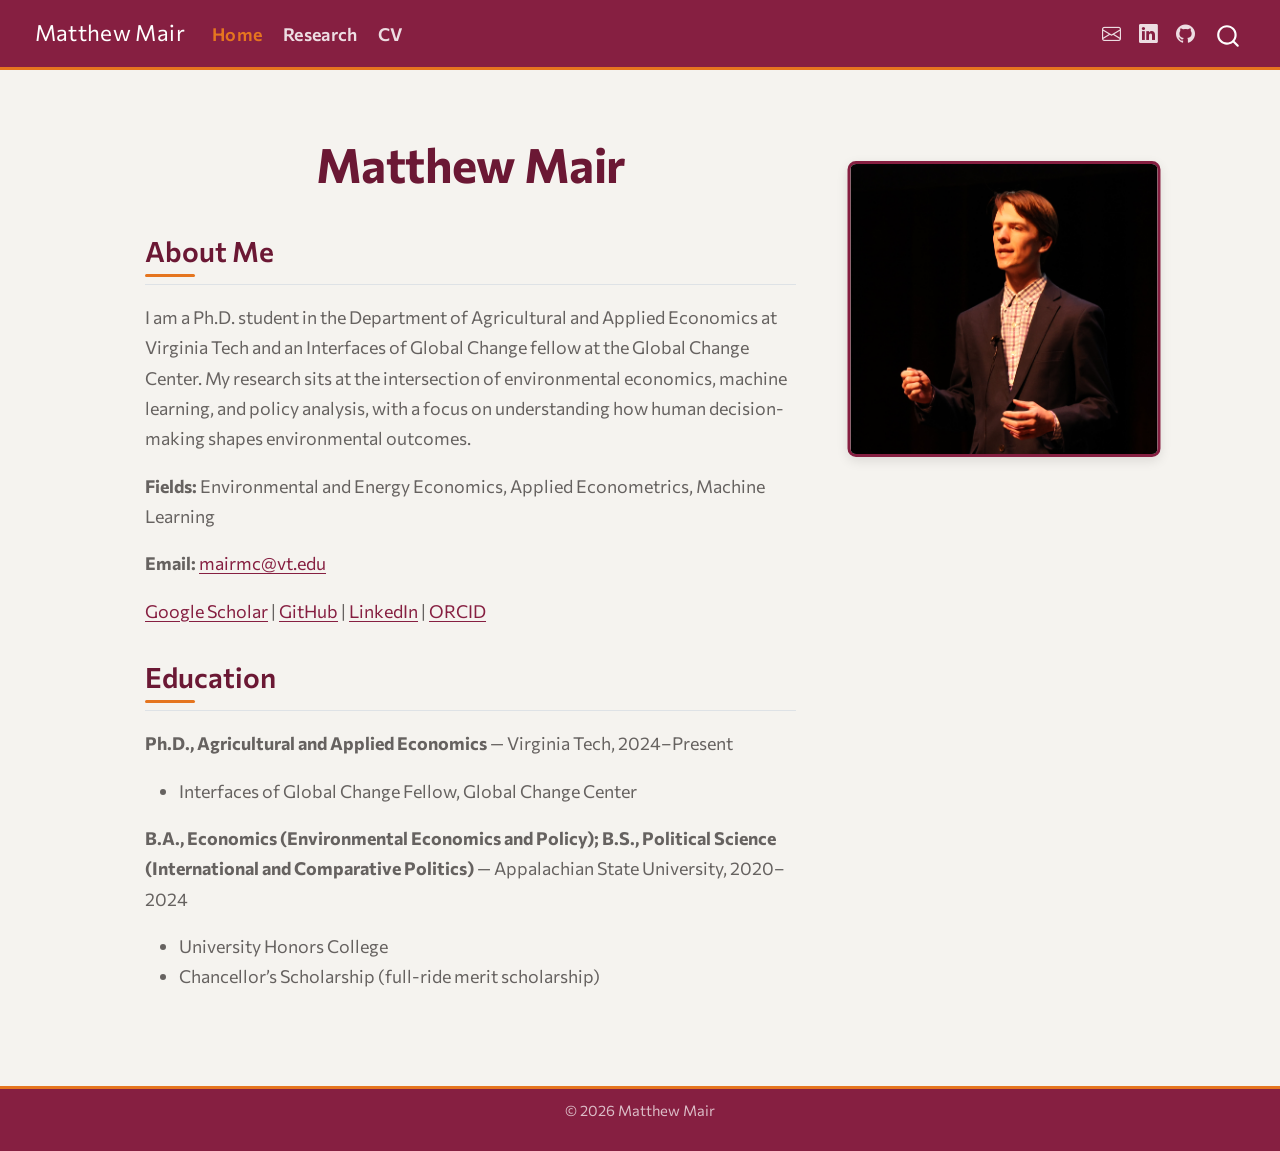
==== commit 79e35385: "Update homepage layout, typography, and research page content - Add Education section (PhD VT, BA/BS" ====
--- a/docs/index.html
+++ b/docs/index.html
@@ -2,7 +2,7 @@
 <html xmlns="http://www.w3.org/1999/xhtml" lang="en" xml:lang="en"><head>
 
 <meta charset="utf-8">
-<meta name="generator" content="quarto-1.3.450">
+<meta name="generator" content="quarto-1.8.25">
 
 <meta name="viewport" content="width=device-width, initial-scale=1.0, user-scalable=yes">
 
@@ -30,22 +30,30 @@
 <script src="site_libs/quarto-search/fuse.min.js"></script>
 <script src="site_libs/quarto-search/quarto-search.js"></script>
 <meta name="quarto:offset" content="./">
-<script src="site_libs/quarto-html/quarto.js"></script>
+<script src="site_libs/quarto-html/quarto.js" type="module"></script>
+<script src="site_libs/quarto-html/tabsets/tabsets.js" type="module"></script>
+<script src="site_libs/quarto-html/axe/axe-check.js" type="module"></script>
 <script src="site_libs/quarto-html/popper.min.js"></script>
 <script src="site_libs/quarto-html/tippy.umd.min.js"></script>
 <script src="site_libs/quarto-html/anchor.min.js"></script>
 <link href="site_libs/quarto-html/tippy.css" rel="stylesheet">
-<link href="site_libs/quarto-html/quarto-syntax-highlighting.css" rel="stylesheet" id="quarto-text-highlighting-styles">
+<link href="site_libs/quarto-html/quarto-syntax-highlighting-7b89279ff1a6dce999919e0e67d4d9ec.css" rel="stylesheet" id="quarto-text-highlighting-styles">
 <script src="site_libs/bootstrap/bootstrap.min.js"></script>
 <link href="site_libs/bootstrap/bootstrap-icons.css" rel="stylesheet">
-<link href="site_libs/bootstrap/bootstrap.min.css" rel="stylesheet" id="quarto-bootstrap" data-mode="light">
+<link href="site_libs/bootstrap/bootstrap-711e7c644fa7c693e1494b84b1975627.min.css" rel="stylesheet" append-hash="true" id="quarto-bootstrap" data-mode="light">
 <script id="quarto-search-options" type="application/json">{
   "location": "navbar",
   "copy-button": false,
   "collapse-after": 3,
   "panel-placement": "end",
   "type": "overlay",
-  "limit": 20,
+  "limit": 50,
+  "keyboard-shortcut": [
+    "f",
+    "/",
+    "s"
+  ],
+  "show-item-context": false,
   "language": {
     "search-no-results-text": "No results",
     "search-matching-documents-text": "matching documents",
@@ -54,6 +62,7 @@
     "search-more-match-text": "more match in this document",
     "search-more-matches-text": "more matches in this document",
     "search-clear-button-title": "Clear",
+    "search-text-placeholder": "",
     "search-detached-cancel-button-title": "Cancel",
     "search-submit-button-title": "Submit",
     "search-label": "Search"
@@ -64,56 +73,58 @@
 <link rel="stylesheet" href="styles.css">
 </head>
 
-<body class="nav-fixed fullcontent">
+<body class="nav-fixed fullcontent quarto-light">
 
 <div id="quarto-search-results"></div>
   <header id="quarto-header" class="headroom fixed-top">
-    <nav class="navbar navbar-expand-lg navbar-dark ">
+    <nav class="navbar navbar-expand-lg " data-bs-theme="dark">
       <div class="navbar-container container-fluid">
-      <div class="navbar-brand-container">
+      <div class="navbar-brand-container mx-auto">
+    <a href="./index.html" class="navbar-brand navbar-brand-logo">
+    </a>
     <a class="navbar-brand" href="./index.html">
     <span class="navbar-title">Matthew Mair</span>
     </a>
   </div>
             <div id="quarto-search" class="" title="Search"></div>
-          <button class="navbar-toggler" type="button" data-bs-toggle="collapse" data-bs-target="#navbarCollapse" aria-controls="navbarCollapse" aria-expanded="false" aria-label="Toggle navigation" onclick="if (window.quartoToggleHeadroom) { window.quartoToggleHeadroom(); }">
+          <button class="navbar-toggler" type="button" data-bs-toggle="collapse" data-bs-target="#navbarCollapse" aria-controls="navbarCollapse" role="menu" aria-expanded="false" aria-label="Toggle navigation" onclick="if (window.quartoToggleHeadroom) { window.quartoToggleHeadroom(); }">
   <span class="navbar-toggler-icon"></span>
 </button>
           <div class="collapse navbar-collapse" id="navbarCollapse">
             <ul class="navbar-nav navbar-nav-scroll me-auto">
   <li class="nav-item">
-    <a class="nav-link active" href="./index.html" rel="" target="" aria-current="page">
- <span class="menu-text">Home</span></a>
+    <a class="nav-link active" href="./index.html" aria-current="page"> 
+<span class="menu-text">Home</span></a>
   </li>  
   <li class="nav-item">
-    <a class="nav-link" href="./research.html" rel="" target="">
- <span class="menu-text">Research</span></a>
+    <a class="nav-link" href="./research.html"> 
+<span class="menu-text">Research</span></a>
   </li>  
   <li class="nav-item">
-    <a class="nav-link" href="./cv.html" rel="" target="">
- <span class="menu-text">CV</span></a>
+    <a class="nav-link" href="./cv.html"> 
+<span class="menu-text">CV</span></a>
   </li>  
 </ul>
             <ul class="navbar-nav navbar-nav-scroll ms-auto">
   <li class="nav-item compact">
-    <a class="nav-link" href="mailto:mairmc@vt.edu" rel="" target=""><i class="bi bi-envelope" role="img">
+    <a class="nav-link" href="mailto:mairmc@vt.edu"> <i class="bi bi-envelope" role="img">
 </i> 
- <span class="menu-text"></span></a>
+<span class="menu-text"></span></a>
   </li>  
   <li class="nav-item compact">
-    <a class="nav-link" href="https://www.linkedin.com/in/matthew-mair-95823221a/" rel="" target=""><i class="bi bi-linkedin" role="img">
+    <a class="nav-link" href="https://www.linkedin.com/in/matthew-mair-95823221a/"> <i class="bi bi-linkedin" role="img">
 </i> 
- <span class="menu-text"></span></a>
+<span class="menu-text"></span></a>
   </li>  
   <li class="nav-item compact">
-    <a class="nav-link" href="https://github.com/MatthewMair42" rel="" target=""><i class="bi bi-github" role="img">
+    <a class="nav-link" href="https://github.com/MatthewMair42"> <i class="bi bi-github" role="img">
 </i> 
- <span class="menu-text"></span></a>
+<span class="menu-text"></span></a>
   </li>  
 </ul>
+          </div> <!-- /navcollapse -->
             <div class="quarto-navbar-tools">
 </div>
-          </div> <!-- /navcollapse -->
       </div> <!-- /container-fluid -->
     </nav>
 </header>
@@ -140,64 +151,96 @@
   </div>
   
 
+
 </header>
+
 
 <div class="column-page">
 <div class="grid">
-<div class="g-col-3">
-<p><img src="pics/Nutshell_Zoomed.png" class="profile-photo img-fluid"></p>
-</div>
-<section id="about-me" class="level2 g-col-9">
+<section id="matthew-mair" class="level1 g-col-8">
+<h1>Matthew Mair</h1>
+<section id="about-me" class="level2">
 <h2 class="anchored" data-anchor-id="about-me">About Me</h2>
 <p>I am a Ph.D.&nbsp;student in the Department of Agricultural and Applied Economics at Virginia Tech and an Interfaces of Global Change fellow at the Global Change Center. My research sits at the intersection of environmental economics, machine learning, and policy analysis, with a focus on understanding how human decision-making shapes environmental outcomes.</p>
 <p><strong>Fields:</strong> Environmental and Energy Economics, Applied Econometrics, Machine Learning</p>
 <p><strong>Email:</strong> <a href="mailto:mairmc@vt.edu">mairmc@vt.edu</a></p>
 <p><a href="https://scholar.google.com/citations?user=G5DCnmYAAAAJ&amp;hl=en">Google Scholar</a> | <a href="https://github.com/MatthewMair42">GitHub</a> | <a href="https://www.linkedin.com/in/matthew-mair-95823221a/">LinkedIn</a> | <a href="https://orcid.org/0009-0004-9572-1894">ORCID</a></p>
 </section>
+<section id="education" class="level2">
+<h2 class="anchored" data-anchor-id="education">Education</h2>
+<p><strong>Ph.D., Agricultural and Applied Economics</strong> — Virginia Tech, 2024–Present</p>
+<ul>
+<li>Interfaces of Global Change Fellow, Global Change Center</li>
+</ul>
+<p><strong>B.A., Economics (Environmental Economics and Policy); B.S., Political Science (International and Comparative Politics)</strong> — Appalachian State University, 2020–2024</p>
+<ul>
+<li>University Honors College</li>
+<li>Chancellor’s Scholarship (full-ride merit scholarship)</li>
+</ul>
+</section>
+</section>
+<div class="g-col-4">
+<p><img src="pics/Nutshell_Zoomed.png" class="profile-photo img-fluid"></p>
 </div>
 </div>
+</div>
 
 
 
 </main> <!-- /main -->
 <script id="quarto-html-after-body" type="application/javascript">
-window.document.addEventListener("DOMContentLoaded", function (event) {
-  const toggleBodyColorMode = (bsSheetEl) => {
-    const mode = bsSheetEl.getAttribute("data-mode");
-    const bodyEl = window.document.querySelector("body");
-    if (mode === "dark") {
-      bodyEl.classList.add("quarto-dark");
-      bodyEl.classList.remove("quarto-light");
-    } else {
-      bodyEl.classList.add("quarto-light");
-      bodyEl.classList.remove("quarto-dark");
-    }
-  }
-  const toggleBodyColorPrimary = () => {
-    const bsSheetEl = window.document.querySelector("link#quarto-bootstrap");
-    if (bsSheetEl) {
-      toggleBodyColorMode(bsSheetEl);
-    }
-  }
-  toggleBodyColorPrimary();  
-  const icon = "";
-  const anchorJS = new window.AnchorJS();
-  anchorJS.options = {
-    placement: 'right',
-    icon: icon
-  };
-  anchorJS.add('.anchored');
-  const isCodeAnnotation = (el) => {
-    for (const clz of el.classList) {
-      if (clz.startsWith('code-annotation-')) {                     
-        return true;
-      }
-    }
-    return false;
-  }
-  const clipboard = new window.ClipboardJS('.code-copy-button', {
-    text: function(trigger) {
-      const codeEl = trigger.previousElementSibling.cloneNode(true);
+  window.document.addEventListener("DOMContentLoaded", function (event) {
+    const icon = "";
+    const anchorJS = new window.AnchorJS();
+    anchorJS.options = {
+      placement: 'right',
+      icon: icon
+    };
+    anchorJS.add('.anchored');
+    const isCodeAnnotation = (el) => {
+      for (const clz of el.classList) {
+        if (clz.startsWith('code-annotation-')) {                     
+          return true;
+        }
+      }
+      return false;
+    }
+    const onCopySuccess = function(e) {
+      // button target
+      const button = e.trigger;
+      // don't keep focus
+      button.blur();
+      // flash "checked"
+      button.classList.add('code-copy-button-checked');
+      var currentTitle = button.getAttribute("title");
+      button.setAttribute("title", "Copied!");
+      let tooltip;
+      if (window.bootstrap) {
+        button.setAttribute("data-bs-toggle", "tooltip");
+        button.setAttribute("data-bs-placement", "left");
+        button.setAttribute("data-bs-title", "Copied!");
+        tooltip = new bootstrap.Tooltip(button, 
+          { trigger: "manual", 
+            customClass: "code-copy-button-tooltip",
+            offset: [0, -8]});
+        tooltip.show();    
+      }
+      setTimeout(function() {
+        if (tooltip) {
+          tooltip.hide();
+          button.removeAttribute("data-bs-title");
+          button.removeAttribute("data-bs-toggle");
+          button.removeAttribute("data-bs-placement");
+        }
+        button.setAttribute("title", currentTitle);
+        button.classList.remove('code-copy-button-checked');
+      }, 1000);
+      // clear code selection
+      e.clearSelection();
+    }
+    const getTextToCopy = function(trigger) {
+      const outerScaffold = trigger.parentElement.cloneNode(true);
+      const codeEl = outerScaffold.querySelector('code');
       for (const childEl of codeEl.children) {
         if (isCodeAnnotation(childEl)) {
           childEl.remove();
@@ -205,201 +248,355 @@
       }
       return codeEl.innerText;
     }
+    const clipboard = new window.ClipboardJS('.code-copy-button:not([data-in-quarto-modal])', {
+      text: getTextToCopy
+    });
+    clipboard.on('success', onCopySuccess);
+    if (window.document.getElementById('quarto-embedded-source-code-modal')) {
+      const clipboardModal = new window.ClipboardJS('.code-copy-button[data-in-quarto-modal]', {
+        text: getTextToCopy,
+        container: window.document.getElementById('quarto-embedded-source-code-modal')
+      });
+      clipboardModal.on('success', onCopySuccess);
+    }
+      var localhostRegex = new RegExp(/^(?:http|https):\/\/localhost\:?[0-9]*\//);
+      var mailtoRegex = new RegExp(/^mailto:/);
+        var filterRegex = new RegExp('/' + window.location.host + '/');
+      var isInternal = (href) => {
+          return filterRegex.test(href) || localhostRegex.test(href) || mailtoRegex.test(href);
+      }
+      // Inspect non-navigation links and adorn them if external
+     var links = window.document.querySelectorAll('a[href]:not(.nav-link):not(.navbar-brand):not(.toc-action):not(.sidebar-link):not(.sidebar-item-toggle):not(.pagination-link):not(.no-external):not([aria-hidden]):not(.dropdown-item):not(.quarto-navigation-tool):not(.about-link)');
+      for (var i=0; i<links.length; i++) {
+        const link = links[i];
+        if (!isInternal(link.href)) {
+          // undo the damage that might have been done by quarto-nav.js in the case of
+          // links that we want to consider external
+          if (link.dataset.originalHref !== undefined) {
+            link.href = link.dataset.originalHref;
+          }
+        }
+      }
+    function tippyHover(el, contentFn, onTriggerFn, onUntriggerFn) {
+      const config = {
+        allowHTML: true,
+        maxWidth: 500,
+        delay: 100,
+        arrow: false,
+        appendTo: function(el) {
+            return el.parentElement;
+        },
+        interactive: true,
+        interactiveBorder: 10,
+        theme: 'quarto',
+        placement: 'bottom-start',
+      };
+      if (contentFn) {
+        config.content = contentFn;
+      }
+      if (onTriggerFn) {
+        config.onTrigger = onTriggerFn;
+      }
+      if (onUntriggerFn) {
+        config.onUntrigger = onUntriggerFn;
+      }
+      window.tippy(el, config); 
+    }
+    const noterefs = window.document.querySelectorAll('a[role="doc-noteref"]');
+    for (var i=0; i<noterefs.length; i++) {
+      const ref = noterefs[i];
+      tippyHover(ref, function() {
+        // use id or data attribute instead here
+        let href = ref.getAttribute('data-footnote-href') || ref.getAttribute('href');
+        try { href = new URL(href).hash; } catch {}
+        const id = href.replace(/^#\/?/, "");
+        const note = window.document.getElementById(id);
+        if (note) {
+          return note.innerHTML;
+        } else {
+          return "";
+        }
+      });
+    }
+    const xrefs = window.document.querySelectorAll('a.quarto-xref');
+    const processXRef = (id, note) => {
+      // Strip column container classes
+      const stripColumnClz = (el) => {
+        el.classList.remove("page-full", "page-columns");
+        if (el.children) {
+          for (const child of el.children) {
+            stripColumnClz(child);
+          }
+        }
+      }
+      stripColumnClz(note)
+      if (id === null || id.startsWith('sec-')) {
+        // Special case sections, only their first couple elements
+        const container = document.createElement("div");
+        if (note.children && note.children.length > 2) {
+          container.appendChild(note.children[0].cloneNode(true));
+          for (let i = 1; i < note.children.length; i++) {
+            const child = note.children[i];
+            if (child.tagName === "P" && child.innerText === "") {
+              continue;
+            } else {
+              container.appendChild(child.cloneNode(true));
+              break;
+            }
+          }
+          if (window.Quarto?.typesetMath) {
+            window.Quarto.typesetMath(container);
+          }
+          return container.innerHTML
+        } else {
+          if (window.Quarto?.typesetMath) {
+            window.Quarto.typesetMath(note);
+          }
+          return note.innerHTML;
+        }
+      } else {
+        // Remove any anchor links if they are present
+        const anchorLink = note.querySelector('a.anchorjs-link');
+        if (anchorLink) {
+          anchorLink.remove();
+        }
+        if (window.Quarto?.typesetMath) {
+          window.Quarto.typesetMath(note);
+        }
+        if (note.classList.contains("callout")) {
+          return note.outerHTML;
+        } else {
+          return note.innerHTML;
+        }
+      }
+    }
+    for (var i=0; i<xrefs.length; i++) {
+      const xref = xrefs[i];
+      tippyHover(xref, undefined, function(instance) {
+        instance.disable();
+        let url = xref.getAttribute('href');
+        let hash = undefined; 
+        if (url.startsWith('#')) {
+          hash = url;
+        } else {
+          try { hash = new URL(url).hash; } catch {}
+        }
+        if (hash) {
+          const id = hash.replace(/^#\/?/, "");
+          const note = window.document.getElementById(id);
+          if (note !== null) {
+            try {
+              const html = processXRef(id, note.cloneNode(true));
+              instance.setContent(html);
+            } finally {
+              instance.enable();
+              instance.show();
+            }
+          } else {
+            // See if we can fetch this
+            fetch(url.split('#')[0])
+            .then(res => res.text())
+            .then(html => {
+              const parser = new DOMParser();
+              const htmlDoc = parser.parseFromString(html, "text/html");
+              const note = htmlDoc.getElementById(id);
+              if (note !== null) {
+                const html = processXRef(id, note);
+                instance.setContent(html);
+              } 
+            }).finally(() => {
+              instance.enable();
+              instance.show();
+            });
+          }
+        } else {
+          // See if we can fetch a full url (with no hash to target)
+          // This is a special case and we should probably do some content thinning / targeting
+          fetch(url)
+          .then(res => res.text())
+          .then(html => {
+            const parser = new DOMParser();
+            const htmlDoc = parser.parseFromString(html, "text/html");
+            const note = htmlDoc.querySelector('main.content');
+            if (note !== null) {
+              // This should only happen for chapter cross references
+              // (since there is no id in the URL)
+              // remove the first header
+              if (note.children.length > 0 && note.children[0].tagName === "HEADER") {
+                note.children[0].remove();
+              }
+              const html = processXRef(null, note);
+              instance.setContent(html);
+            } 
+          }).finally(() => {
+            instance.enable();
+            instance.show();
+          });
+        }
+      }, function(instance) {
+      });
+    }
+        let selectedAnnoteEl;
+        const selectorForAnnotation = ( cell, annotation) => {
+          let cellAttr = 'data-code-cell="' + cell + '"';
+          let lineAttr = 'data-code-annotation="' +  annotation + '"';
+          const selector = 'span[' + cellAttr + '][' + lineAttr + ']';
+          return selector;
+        }
+        const selectCodeLines = (annoteEl) => {
+          const doc = window.document;
+          const targetCell = annoteEl.getAttribute("data-target-cell");
+          const targetAnnotation = annoteEl.getAttribute("data-target-annotation");
+          const annoteSpan = window.document.querySelector(selectorForAnnotation(targetCell, targetAnnotation));
+          const lines = annoteSpan.getAttribute("data-code-lines").split(",");
+          const lineIds = lines.map((line) => {
+            return targetCell + "-" + line;
+          })
+          let top = null;
+          let height = null;
+          let parent = null;
+          if (lineIds.length > 0) {
+              //compute the position of the single el (top and bottom and make a div)
+              const el = window.document.getElementById(lineIds[0]);
+              top = el.offsetTop;
+              height = el.offsetHeight;
+              parent = el.parentElement.parentElement;
+            if (lineIds.length > 1) {
+              const lastEl = window.document.getElementById(lineIds[lineIds.length - 1]);
+              const bottom = lastEl.offsetTop + lastEl.offsetHeight;
+              height = bottom - top;
+            }
+            if (top !== null && height !== null && parent !== null) {
+              // cook up a div (if necessary) and position it 
+              let div = window.document.getElementById("code-annotation-line-highlight");
+              if (div === null) {
+                div = window.document.createElement("div");
+                div.setAttribute("id", "code-annotation-line-highlight");
+                div.style.position = 'absolute';
+                parent.appendChild(div);
+              }
+              div.style.top = top - 2 + "px";
+              div.style.height = height + 4 + "px";
+              div.style.left = 0;
+              let gutterDiv = window.document.getElementById("code-annotation-line-highlight-gutter");
+              if (gutterDiv === null) {
+                gutterDiv = window.document.createElement("div");
+                gutterDiv.setAttribute("id", "code-annotation-line-highlight-gutter");
+                gutterDiv.style.position = 'absolute';
+                const codeCell = window.document.getElementById(targetCell);
+                const gutter = codeCell.querySelector('.code-annotation-gutter');
+                gutter.appendChild(gutterDiv);
+              }
+              gutterDiv.style.top = top - 2 + "px";
+              gutterDiv.style.height = height + 4 + "px";
+            }
+            selectedAnnoteEl = annoteEl;
+          }
+        };
+        const unselectCodeLines = () => {
+          const elementsIds = ["code-annotation-line-highlight", "code-annotation-line-highlight-gutter"];
+          elementsIds.forEach((elId) => {
+            const div = window.document.getElementById(elId);
+            if (div) {
+              div.remove();
+            }
+          });
+          selectedAnnoteEl = undefined;
+        };
+          // Handle positioning of the toggle
+      window.addEventListener(
+        "resize",
+        throttle(() => {
+          elRect = undefined;
+          if (selectedAnnoteEl) {
+            selectCodeLines(selectedAnnoteEl);
+          }
+        }, 10)
+      );
+      function throttle(fn, ms) {
+      let throttle = false;
+      let timer;
+        return (...args) => {
+          if(!throttle) { // first call gets through
+              fn.apply(this, args);
+              throttle = true;
+          } else { // all the others get throttled
+              if(timer) clearTimeout(timer); // cancel #2
+              timer = setTimeout(() => {
+                fn.apply(this, args);
+                timer = throttle = false;
+              }, ms);
+          }
+        };
+      }
+        // Attach click handler to the DT
+        const annoteDls = window.document.querySelectorAll('dt[data-target-cell]');
+        for (const annoteDlNode of annoteDls) {
+          annoteDlNode.addEventListener('click', (event) => {
+            const clickedEl = event.target;
+            if (clickedEl !== selectedAnnoteEl) {
+              unselectCodeLines();
+              const activeEl = window.document.querySelector('dt[data-target-cell].code-annotation-active');
+              if (activeEl) {
+                activeEl.classList.remove('code-annotation-active');
+              }
+              selectCodeLines(clickedEl);
+              clickedEl.classList.add('code-annotation-active');
+            } else {
+              // Unselect the line
+              unselectCodeLines();
+              clickedEl.classList.remove('code-annotation-active');
+            }
+          });
+        }
+    const findCites = (el) => {
+      const parentEl = el.parentElement;
+      if (parentEl) {
+        const cites = parentEl.dataset.cites;
+        if (cites) {
+          return {
+            el,
+            cites: cites.split(' ')
+          };
+        } else {
+          return findCites(el.parentElement)
+        }
+      } else {
+        return undefined;
+      }
+    };
+    var bibliorefs = window.document.querySelectorAll('a[role="doc-biblioref"]');
+    for (var i=0; i<bibliorefs.length; i++) {
+      const ref = bibliorefs[i];
+      const citeInfo = findCites(ref);
+      if (citeInfo) {
+        tippyHover(citeInfo.el, function() {
+          var popup = window.document.createElement('div');
+          citeInfo.cites.forEach(function(cite) {
+            var citeDiv = window.document.createElement('div');
+            citeDiv.classList.add('hanging-indent');
+            citeDiv.classList.add('csl-entry');
+            var biblioDiv = window.document.getElementById('ref-' + cite);
+            if (biblioDiv) {
+              citeDiv.innerHTML = biblioDiv.innerHTML;
+            }
+            popup.appendChild(citeDiv);
+          });
+          return popup.innerHTML;
+        });
+      }
+    }
   });
-  clipboard.on('success', function(e) {
-    // button target
-    const button = e.trigger;
-    // don't keep focus
-    button.blur();
-    // flash "checked"
-    button.classList.add('code-copy-button-checked');
-    var currentTitle = button.getAttribute("title");
-    button.setAttribute("title", "Copied!");
-    let tooltip;
-    if (window.bootstrap) {
-      button.setAttribute("data-bs-toggle", "tooltip");
-      button.setAttribute("data-bs-placement", "left");
-      button.setAttribute("data-bs-title", "Copied!");
-      tooltip = new bootstrap.Tooltip(button, 
-        { trigger: "manual", 
-          customClass: "code-copy-button-tooltip",
-          offset: [0, -8]});
-      tooltip.show();    
-    }
-    setTimeout(function() {
-      if (tooltip) {
-        tooltip.hide();
-        button.removeAttribute("data-bs-title");
-        button.removeAttribute("data-bs-toggle");
-        button.removeAttribute("data-bs-placement");
-      }
-      button.setAttribute("title", currentTitle);
-      button.classList.remove('code-copy-button-checked');
-    }, 1000);
-    // clear code selection
-    e.clearSelection();
-  });
-  function tippyHover(el, contentFn) {
-    const config = {
-      allowHTML: true,
-      content: contentFn,
-      maxWidth: 500,
-      delay: 100,
-      arrow: false,
-      appendTo: function(el) {
-          return el.parentElement;
-      },
-      interactive: true,
-      interactiveBorder: 10,
-      theme: 'quarto',
-      placement: 'bottom-start'
-    };
-    window.tippy(el, config); 
-  }
-  const noterefs = window.document.querySelectorAll('a[role="doc-noteref"]');
-  for (var i=0; i<noterefs.length; i++) {
-    const ref = noterefs[i];
-    tippyHover(ref, function() {
-      // use id or data attribute instead here
-      let href = ref.getAttribute('data-footnote-href') || ref.getAttribute('href');
-      try { href = new URL(href).hash; } catch {}
-      const id = href.replace(/^#\/?/, "");
-      const note = window.document.getElementById(id);
-      return note.innerHTML;
-    });
-  }
-      let selectedAnnoteEl;
-      const selectorForAnnotation = ( cell, annotation) => {
-        let cellAttr = 'data-code-cell="' + cell + '"';
-        let lineAttr = 'data-code-annotation="' +  annotation + '"';
-        const selector = 'span[' + cellAttr + '][' + lineAttr + ']';
-        return selector;
-      }
-      const selectCodeLines = (annoteEl) => {
-        const doc = window.document;
-        const targetCell = annoteEl.getAttribute("data-target-cell");
-        const targetAnnotation = annoteEl.getAttribute("data-target-annotation");
-        const annoteSpan = window.document.querySelector(selectorForAnnotation(targetCell, targetAnnotation));
-        const lines = annoteSpan.getAttribute("data-code-lines").split(",");
-        const lineIds = lines.map((line) => {
-          return targetCell + "-" + line;
-        })
-        let top = null;
-        let height = null;
-        let parent = null;
-        if (lineIds.length > 0) {
-            //compute the position of the single el (top and bottom and make a div)
-            const el = window.document.getElementById(lineIds[0]);
-            top = el.offsetTop;
-            height = el.offsetHeight;
-            parent = el.parentElement.parentElement;
-          if (lineIds.length > 1) {
-            const lastEl = window.document.getElementById(lineIds[lineIds.length - 1]);
-            const bottom = lastEl.offsetTop + lastEl.offsetHeight;
-            height = bottom - top;
-          }
-          if (top !== null && height !== null && parent !== null) {
-            // cook up a div (if necessary) and position it 
-            let div = window.document.getElementById("code-annotation-line-highlight");
-            if (div === null) {
-              div = window.document.createElement("div");
-              div.setAttribute("id", "code-annotation-line-highlight");
-              div.style.position = 'absolute';
-              parent.appendChild(div);
-            }
-            div.style.top = top - 2 + "px";
-            div.style.height = height + 4 + "px";
-            let gutterDiv = window.document.getElementById("code-annotation-line-highlight-gutter");
-            if (gutterDiv === null) {
-              gutterDiv = window.document.createElement("div");
-              gutterDiv.setAttribute("id", "code-annotation-line-highlight-gutter");
-              gutterDiv.style.position = 'absolute';
-              const codeCell = window.document.getElementById(targetCell);
-              const gutter = codeCell.querySelector('.code-annotation-gutter');
-              gutter.appendChild(gutterDiv);
-            }
-            gutterDiv.style.top = top - 2 + "px";
-            gutterDiv.style.height = height + 4 + "px";
-          }
-          selectedAnnoteEl = annoteEl;
-        }
-      };
-      const unselectCodeLines = () => {
-        const elementsIds = ["code-annotation-line-highlight", "code-annotation-line-highlight-gutter"];
-        elementsIds.forEach((elId) => {
-          const div = window.document.getElementById(elId);
-          if (div) {
-            div.remove();
-          }
-        });
-        selectedAnnoteEl = undefined;
-      };
-      // Attach click handler to the DT
-      const annoteDls = window.document.querySelectorAll('dt[data-target-cell]');
-      for (const annoteDlNode of annoteDls) {
-        annoteDlNode.addEventListener('click', (event) => {
-          const clickedEl = event.target;
-          if (clickedEl !== selectedAnnoteEl) {
-            unselectCodeLines();
-            const activeEl = window.document.querySelector('dt[data-target-cell].code-annotation-active');
-            if (activeEl) {
-              activeEl.classList.remove('code-annotation-active');
-            }
-            selectCodeLines(clickedEl);
-            clickedEl.classList.add('code-annotation-active');
-          } else {
-            // Unselect the line
-            unselectCodeLines();
-            clickedEl.classList.remove('code-annotation-active');
-          }
-        });
-      }
-  const findCites = (el) => {
-    const parentEl = el.parentElement;
-    if (parentEl) {
-      const cites = parentEl.dataset.cites;
-      if (cites) {
-        return {
-          el,
-          cites: cites.split(' ')
-        };
-      } else {
-        return findCites(el.parentElement)
-      }
-    } else {
-      return undefined;
-    }
-  };
-  var bibliorefs = window.document.querySelectorAll('a[role="doc-biblioref"]');
-  for (var i=0; i<bibliorefs.length; i++) {
-    const ref = bibliorefs[i];
-    const citeInfo = findCites(ref);
-    if (citeInfo) {
-      tippyHover(citeInfo.el, function() {
-        var popup = window.document.createElement('div');
-        citeInfo.cites.forEach(function(cite) {
-          var citeDiv = window.document.createElement('div');
-          citeDiv.classList.add('hanging-indent');
-          citeDiv.classList.add('csl-entry');
-          var biblioDiv = window.document.getElementById('ref-' + cite);
-          if (biblioDiv) {
-            citeDiv.innerHTML = biblioDiv.innerHTML;
-          }
-          popup.appendChild(citeDiv);
-        });
-        return popup.innerHTML;
-      });
-    }
-  }
-});
-</script>
+  </script>
 </div> <!-- /content -->
 <footer class="footer">
   <div class="nav-footer">
     <div class="nav-footer-left">
       &nbsp;
     </div>   
-    <div class="nav-footer-center">© 2026 Matthew Mair</div>
+    <div class="nav-footer-center">
+<p>© 2026 Matthew Mair</p>
+</div>
     <div class="nav-footer-right">
       &nbsp;
     </div>
@@ -408,4 +605,5 @@
 
 
 
+
 </body></html>
--- a/docs/site_libs/quarto-html/quarto-syntax-highlighting-7b89279ff1a6dce999919e0e67d4d9ec.css
+++ b/docs/site_libs/quarto-html/quarto-syntax-highlighting-7b89279ff1a6dce999919e0e67d4d9ec.css
@@ -0,0 +1,236 @@
+/* quarto syntax highlight colors */
+:root {
+  --quarto-hl-ot-color: #003B4F;
+  --quarto-hl-at-color: #657422;
+  --quarto-hl-ss-color: #20794D;
+  --quarto-hl-an-color: #5E5E5E;
+  --quarto-hl-fu-color: #4758AB;
+  --quarto-hl-st-color: #20794D;
+  --quarto-hl-cf-color: #003B4F;
+  --quarto-hl-op-color: #5E5E5E;
+  --quarto-hl-er-color: #AD0000;
+  --quarto-hl-bn-color: #AD0000;
+  --quarto-hl-al-color: #AD0000;
+  --quarto-hl-va-color: #111111;
+  --quarto-hl-bu-color: inherit;
+  --quarto-hl-ex-color: inherit;
+  --quarto-hl-pp-color: #AD0000;
+  --quarto-hl-in-color: #5E5E5E;
+  --quarto-hl-vs-color: #20794D;
+  --quarto-hl-wa-color: #5E5E5E;
+  --quarto-hl-do-color: #5E5E5E;
+  --quarto-hl-im-color: #00769E;
+  --quarto-hl-ch-color: #20794D;
+  --quarto-hl-dt-color: #AD0000;
+  --quarto-hl-fl-color: #AD0000;
+  --quarto-hl-co-color: #5E5E5E;
+  --quarto-hl-cv-color: #5E5E5E;
+  --quarto-hl-cn-color: #8f5902;
+  --quarto-hl-sc-color: #5E5E5E;
+  --quarto-hl-dv-color: #AD0000;
+  --quarto-hl-kw-color: #003B4F;
+}
+
+/* other quarto variables */
+:root {
+  --quarto-font-monospace: SFMono-Regular, Menlo, Monaco, Consolas, "Liberation Mono", "Courier New", monospace;
+}
+
+/* syntax highlight based on Pandoc's rules */
+pre > code.sourceCode > span {
+  color: #003B4F;
+}
+
+code.sourceCode > span {
+  color: #003B4F;
+}
+
+div.sourceCode,
+div.sourceCode pre.sourceCode {
+  color: #003B4F;
+}
+
+/* Normal */
+code span {
+  color: #003B4F;
+}
+
+/* Alert */
+code span.al {
+  color: #AD0000;
+  font-style: inherit;
+}
+
+/* Annotation */
+code span.an {
+  color: #5E5E5E;
+  font-style: inherit;
+}
+
+/* Attribute */
+code span.at {
+  color: #657422;
+  font-style: inherit;
+}
+
+/* BaseN */
+code span.bn {
+  color: #AD0000;
+  font-style: inherit;
+}
+
+/* BuiltIn */
+code span.bu {
+  font-style: inherit;
+}
+
+/* ControlFlow */
+code span.cf {
+  color: #003B4F;
+  font-weight: bold;
+  font-style: inherit;
+}
+
+/* Char */
+code span.ch {
+  color: #20794D;
+  font-style: inherit;
+}
+
+/* Constant */
+code span.cn {
+  color: #8f5902;
+  font-style: inherit;
+}
+
+/* Comment */
+code span.co {
+  color: #5E5E5E;
+  font-style: inherit;
+}
+
+/* CommentVar */
+code span.cv {
+  color: #5E5E5E;
+  font-style: italic;
+}
+
+/* Documentation */
+code span.do {
+  color: #5E5E5E;
+  font-style: italic;
+}
+
+/* DataType */
+code span.dt {
+  color: #AD0000;
+  font-style: inherit;
+}
+
+/* DecVal */
+code span.dv {
+  color: #AD0000;
+  font-style: inherit;
+}
+
+/* Error */
+code span.er {
+  color: #AD0000;
+  font-style: inherit;
+}
+
+/* Extension */
+code span.ex {
+  font-style: inherit;
+}
+
+/* Float */
+code span.fl {
+  color: #AD0000;
+  font-style: inherit;
+}
+
+/* Function */
+code span.fu {
+  color: #4758AB;
+  font-style: inherit;
+}
+
+/* Import */
+code span.im {
+  color: #00769E;
+  font-style: inherit;
+}
+
+/* Information */
+code span.in {
+  color: #5E5E5E;
+  font-style: inherit;
+}
+
+/* Keyword */
+code span.kw {
+  color: #003B4F;
+  font-weight: bold;
+  font-style: inherit;
+}
+
+/* Operator */
+code span.op {
+  color: #5E5E5E;
+  font-style: inherit;
+}
+
+/* Other */
+code span.ot {
+  color: #003B4F;
+  font-style: inherit;
+}
+
+/* Preprocessor */
+code span.pp {
+  color: #AD0000;
+  font-style: inherit;
+}
+
+/* SpecialChar */
+code span.sc {
+  color: #5E5E5E;
+  font-style: inherit;
+}
+
+/* SpecialString */
+code span.ss {
+  color: #20794D;
+  font-style: inherit;
+}
+
+/* String */
+code span.st {
+  color: #20794D;
+  font-style: inherit;
+}
+
+/* Variable */
+code span.va {
+  color: #111111;
+  font-style: inherit;
+}
+
+/* VerbatimString */
+code span.vs {
+  color: #20794D;
+  font-style: inherit;
+}
+
+/* Warning */
+code span.wa {
+  color: #5E5E5E;
+  font-style: italic;
+}
+
+.prevent-inlining {
+  content: "</";
+}
+
+/*# sourceMappingURL=3944bc705cfaf4c80e56f77c5205168a.css.map */
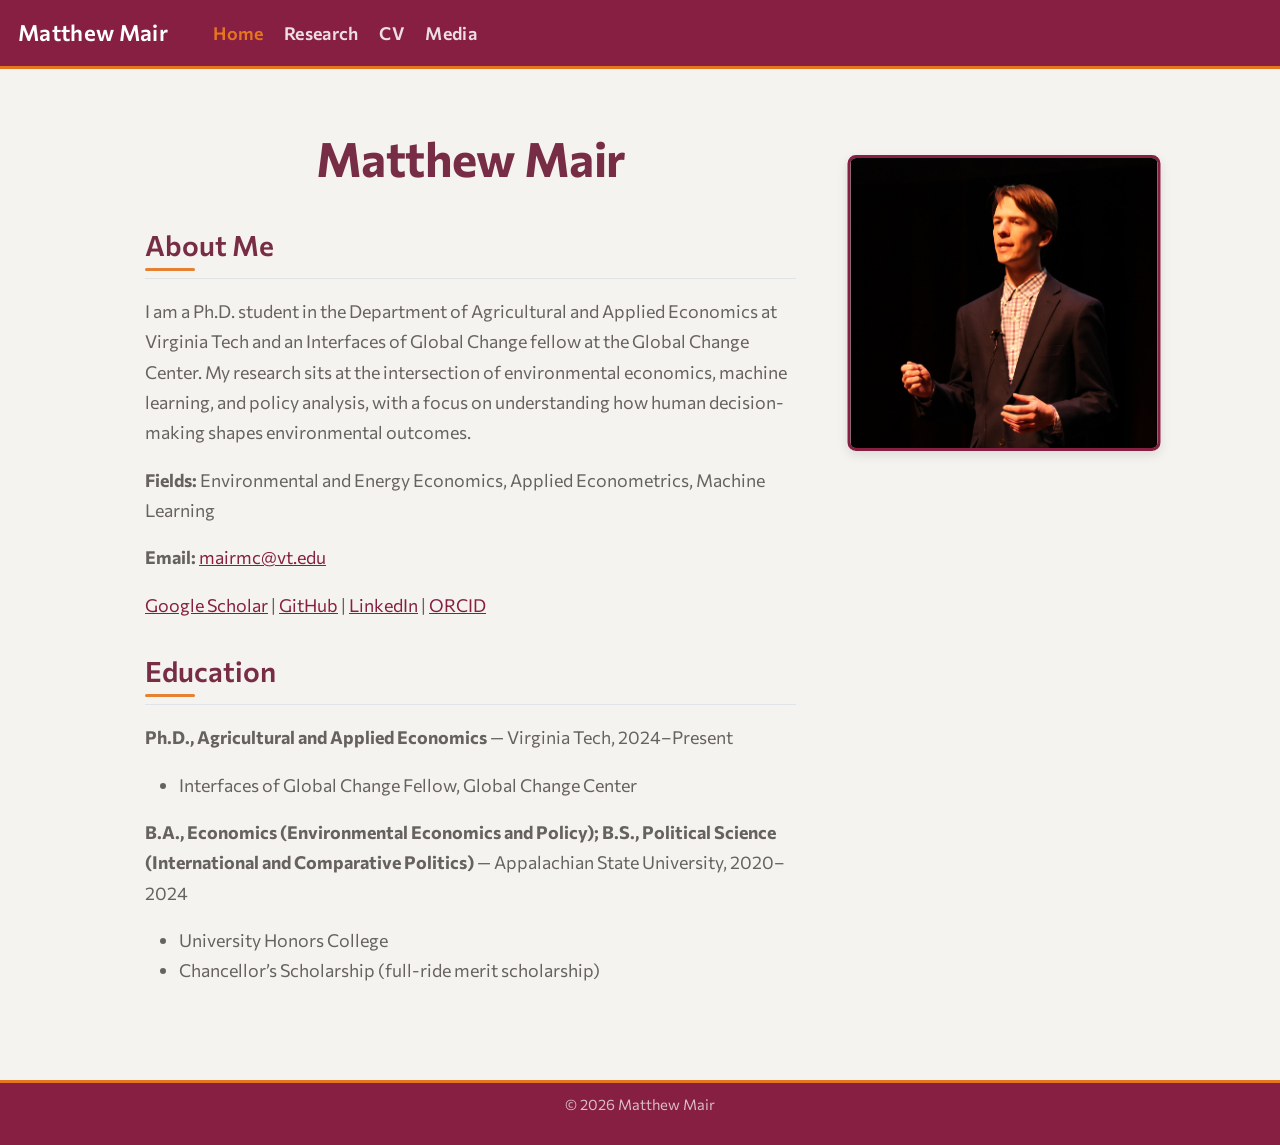
==== commit c2e11c0a: "Add MM monogram favicon in VT maroon Co-Authored-By: Claude Sonnet 4.6 <noreply@anthropic.com>" ====
--- a/docs/index.html
+++ b/docs/index.html
@@ -2,7 +2,7 @@
 <html xmlns="http://www.w3.org/1999/xhtml" lang="en" xml:lang="en"><head>
 
 <meta charset="utf-8">
-<meta name="generator" content="quarto-1.8.25">
+<meta name="generator" content="quarto-1.3.450">
 
 <meta name="viewport" content="width=device-width, initial-scale=1.0, user-scalable=yes">
 
@@ -30,30 +30,23 @@
 <script src="site_libs/quarto-search/fuse.min.js"></script>
 <script src="site_libs/quarto-search/quarto-search.js"></script>
 <meta name="quarto:offset" content="./">
-<script src="site_libs/quarto-html/quarto.js" type="module"></script>
-<script src="site_libs/quarto-html/tabsets/tabsets.js" type="module"></script>
-<script src="site_libs/quarto-html/axe/axe-check.js" type="module"></script>
+<link href="./favicon.svg" rel="icon" type="image/svg+xml">
+<script src="site_libs/quarto-html/quarto.js"></script>
 <script src="site_libs/quarto-html/popper.min.js"></script>
 <script src="site_libs/quarto-html/tippy.umd.min.js"></script>
 <script src="site_libs/quarto-html/anchor.min.js"></script>
 <link href="site_libs/quarto-html/tippy.css" rel="stylesheet">
-<link href="site_libs/quarto-html/quarto-syntax-highlighting-7b89279ff1a6dce999919e0e67d4d9ec.css" rel="stylesheet" id="quarto-text-highlighting-styles">
+<link href="site_libs/quarto-html/quarto-syntax-highlighting.css" rel="stylesheet" id="quarto-text-highlighting-styles">
 <script src="site_libs/bootstrap/bootstrap.min.js"></script>
 <link href="site_libs/bootstrap/bootstrap-icons.css" rel="stylesheet">
-<link href="site_libs/bootstrap/bootstrap-711e7c644fa7c693e1494b84b1975627.min.css" rel="stylesheet" append-hash="true" id="quarto-bootstrap" data-mode="light">
+<link href="site_libs/bootstrap/bootstrap.min.css" rel="stylesheet" id="quarto-bootstrap" data-mode="light">
 <script id="quarto-search-options" type="application/json">{
   "location": "navbar",
   "copy-button": false,
   "collapse-after": 3,
   "panel-placement": "end",
   "type": "overlay",
-  "limit": 50,
-  "keyboard-shortcut": [
-    "f",
-    "/",
-    "s"
-  ],
-  "show-item-context": false,
+  "limit": 20,
   "language": {
     "search-no-results-text": "No results",
     "search-matching-documents-text": "matching documents",
@@ -62,7 +55,6 @@
     "search-more-match-text": "more match in this document",
     "search-more-matches-text": "more matches in this document",
     "search-clear-button-title": "Clear",
-    "search-text-placeholder": "",
     "search-detached-cancel-button-title": "Cancel",
     "search-submit-button-title": "Submit",
     "search-label": "Search"
@@ -73,58 +65,60 @@
 <link rel="stylesheet" href="styles.css">
 </head>
 
-<body class="nav-fixed fullcontent quarto-light">
+<body class="nav-fixed fullcontent">
 
 <div id="quarto-search-results"></div>
   <header id="quarto-header" class="headroom fixed-top">
-    <nav class="navbar navbar-expand-lg " data-bs-theme="dark">
+    <nav class="navbar navbar-expand-lg navbar-dark ">
       <div class="navbar-container container-fluid">
-      <div class="navbar-brand-container mx-auto">
-    <a href="./index.html" class="navbar-brand navbar-brand-logo">
-    </a>
+      <div class="navbar-brand-container">
     <a class="navbar-brand" href="./index.html">
     <span class="navbar-title">Matthew Mair</span>
     </a>
   </div>
             <div id="quarto-search" class="" title="Search"></div>
-          <button class="navbar-toggler" type="button" data-bs-toggle="collapse" data-bs-target="#navbarCollapse" aria-controls="navbarCollapse" role="menu" aria-expanded="false" aria-label="Toggle navigation" onclick="if (window.quartoToggleHeadroom) { window.quartoToggleHeadroom(); }">
+          <button class="navbar-toggler" type="button" data-bs-toggle="collapse" data-bs-target="#navbarCollapse" aria-controls="navbarCollapse" aria-expanded="false" aria-label="Toggle navigation" onclick="if (window.quartoToggleHeadroom) { window.quartoToggleHeadroom(); }">
   <span class="navbar-toggler-icon"></span>
 </button>
           <div class="collapse navbar-collapse" id="navbarCollapse">
             <ul class="navbar-nav navbar-nav-scroll me-auto">
   <li class="nav-item">
-    <a class="nav-link active" href="./index.html" aria-current="page"> 
-<span class="menu-text">Home</span></a>
+    <a class="nav-link active" href="./index.html" rel="" target="" aria-current="page">
+ <span class="menu-text">Home</span></a>
   </li>  
   <li class="nav-item">
-    <a class="nav-link" href="./research.html"> 
-<span class="menu-text">Research</span></a>
+    <a class="nav-link" href="./research.html" rel="" target="">
+ <span class="menu-text">Research</span></a>
   </li>  
   <li class="nav-item">
-    <a class="nav-link" href="./cv.html"> 
-<span class="menu-text">CV</span></a>
+    <a class="nav-link" href="./cv.html" rel="" target="">
+ <span class="menu-text">CV</span></a>
+  </li>  
+  <li class="nav-item">
+    <a class="nav-link" href="./media.html" rel="" target="">
+ <span class="menu-text">Media</span></a>
   </li>  
 </ul>
             <ul class="navbar-nav navbar-nav-scroll ms-auto">
   <li class="nav-item compact">
-    <a class="nav-link" href="mailto:mairmc@vt.edu"> <i class="bi bi-envelope" role="img">
+    <a class="nav-link" href="mailto:mairmc@vt.edu" rel="" target=""><i class="bi bi-envelope" role="img">
 </i> 
-<span class="menu-text"></span></a>
+ <span class="menu-text"></span></a>
   </li>  
   <li class="nav-item compact">
-    <a class="nav-link" href="https://www.linkedin.com/in/matthew-mair-95823221a/"> <i class="bi bi-linkedin" role="img">
+    <a class="nav-link" href="https://www.linkedin.com/in/matthew-mair-95823221a/" rel="" target=""><i class="bi bi-linkedin" role="img">
 </i> 
-<span class="menu-text"></span></a>
+ <span class="menu-text"></span></a>
   </li>  
   <li class="nav-item compact">
-    <a class="nav-link" href="https://github.com/MatthewMair42"> <i class="bi bi-github" role="img">
+    <a class="nav-link" href="https://github.com/MatthewMair42" rel="" target=""><i class="bi bi-github" role="img">
 </i> 
-<span class="menu-text"></span></a>
+ <span class="menu-text"></span></a>
   </li>  
 </ul>
-          </div> <!-- /navcollapse -->
             <div class="quarto-navbar-tools">
 </div>
+          </div> <!-- /navcollapse -->
       </div> <!-- /container-fluid -->
     </nav>
 </header>
@@ -151,9 +145,7 @@
   </div>
   
 
-
 </header>
-
 
 <div class="column-page">
 <div class="grid">
@@ -189,58 +181,43 @@
 
 </main> <!-- /main -->
 <script id="quarto-html-after-body" type="application/javascript">
-  window.document.addEventListener("DOMContentLoaded", function (event) {
-    const icon = "";
-    const anchorJS = new window.AnchorJS();
-    anchorJS.options = {
-      placement: 'right',
-      icon: icon
-    };
-    anchorJS.add('.anchored');
-    const isCodeAnnotation = (el) => {
-      for (const clz of el.classList) {
-        if (clz.startsWith('code-annotation-')) {                     
-          return true;
-        }
-      }
-      return false;
-    }
-    const onCopySuccess = function(e) {
-      // button target
-      const button = e.trigger;
-      // don't keep focus
-      button.blur();
-      // flash "checked"
-      button.classList.add('code-copy-button-checked');
-      var currentTitle = button.getAttribute("title");
-      button.setAttribute("title", "Copied!");
-      let tooltip;
-      if (window.bootstrap) {
-        button.setAttribute("data-bs-toggle", "tooltip");
-        button.setAttribute("data-bs-placement", "left");
-        button.setAttribute("data-bs-title", "Copied!");
-        tooltip = new bootstrap.Tooltip(button, 
-          { trigger: "manual", 
-            customClass: "code-copy-button-tooltip",
-            offset: [0, -8]});
-        tooltip.show();    
-      }
-      setTimeout(function() {
-        if (tooltip) {
-          tooltip.hide();
-          button.removeAttribute("data-bs-title");
-          button.removeAttribute("data-bs-toggle");
-          button.removeAttribute("data-bs-placement");
-        }
-        button.setAttribute("title", currentTitle);
-        button.classList.remove('code-copy-button-checked');
-      }, 1000);
-      // clear code selection
-      e.clearSelection();
-    }
-    const getTextToCopy = function(trigger) {
-      const outerScaffold = trigger.parentElement.cloneNode(true);
-      const codeEl = outerScaffold.querySelector('code');
+window.document.addEventListener("DOMContentLoaded", function (event) {
+  const toggleBodyColorMode = (bsSheetEl) => {
+    const mode = bsSheetEl.getAttribute("data-mode");
+    const bodyEl = window.document.querySelector("body");
+    if (mode === "dark") {
+      bodyEl.classList.add("quarto-dark");
+      bodyEl.classList.remove("quarto-light");
+    } else {
+      bodyEl.classList.add("quarto-light");
+      bodyEl.classList.remove("quarto-dark");
+    }
+  }
+  const toggleBodyColorPrimary = () => {
+    const bsSheetEl = window.document.querySelector("link#quarto-bootstrap");
+    if (bsSheetEl) {
+      toggleBodyColorMode(bsSheetEl);
+    }
+  }
+  toggleBodyColorPrimary();  
+  const icon = "";
+  const anchorJS = new window.AnchorJS();
+  anchorJS.options = {
+    placement: 'right',
+    icon: icon
+  };
+  anchorJS.add('.anchored');
+  const isCodeAnnotation = (el) => {
+    for (const clz of el.classList) {
+      if (clz.startsWith('code-annotation-')) {                     
+        return true;
+      }
+    }
+    return false;
+  }
+  const clipboard = new window.ClipboardJS('.code-copy-button', {
+    text: function(trigger) {
+      const codeEl = trigger.previousElementSibling.cloneNode(true);
       for (const childEl of codeEl.children) {
         if (isCodeAnnotation(childEl)) {
           childEl.remove();
@@ -248,355 +225,201 @@
       }
       return codeEl.innerText;
     }
-    const clipboard = new window.ClipboardJS('.code-copy-button:not([data-in-quarto-modal])', {
-      text: getTextToCopy
+  });
+  clipboard.on('success', function(e) {
+    // button target
+    const button = e.trigger;
+    // don't keep focus
+    button.blur();
+    // flash "checked"
+    button.classList.add('code-copy-button-checked');
+    var currentTitle = button.getAttribute("title");
+    button.setAttribute("title", "Copied!");
+    let tooltip;
+    if (window.bootstrap) {
+      button.setAttribute("data-bs-toggle", "tooltip");
+      button.setAttribute("data-bs-placement", "left");
+      button.setAttribute("data-bs-title", "Copied!");
+      tooltip = new bootstrap.Tooltip(button, 
+        { trigger: "manual", 
+          customClass: "code-copy-button-tooltip",
+          offset: [0, -8]});
+      tooltip.show();    
+    }
+    setTimeout(function() {
+      if (tooltip) {
+        tooltip.hide();
+        button.removeAttribute("data-bs-title");
+        button.removeAttribute("data-bs-toggle");
+        button.removeAttribute("data-bs-placement");
+      }
+      button.setAttribute("title", currentTitle);
+      button.classList.remove('code-copy-button-checked');
+    }, 1000);
+    // clear code selection
+    e.clearSelection();
+  });
+  function tippyHover(el, contentFn) {
+    const config = {
+      allowHTML: true,
+      content: contentFn,
+      maxWidth: 500,
+      delay: 100,
+      arrow: false,
+      appendTo: function(el) {
+          return el.parentElement;
+      },
+      interactive: true,
+      interactiveBorder: 10,
+      theme: 'quarto',
+      placement: 'bottom-start'
+    };
+    window.tippy(el, config); 
+  }
+  const noterefs = window.document.querySelectorAll('a[role="doc-noteref"]');
+  for (var i=0; i<noterefs.length; i++) {
+    const ref = noterefs[i];
+    tippyHover(ref, function() {
+      // use id or data attribute instead here
+      let href = ref.getAttribute('data-footnote-href') || ref.getAttribute('href');
+      try { href = new URL(href).hash; } catch {}
+      const id = href.replace(/^#\/?/, "");
+      const note = window.document.getElementById(id);
+      return note.innerHTML;
     });
-    clipboard.on('success', onCopySuccess);
-    if (window.document.getElementById('quarto-embedded-source-code-modal')) {
-      const clipboardModal = new window.ClipboardJS('.code-copy-button[data-in-quarto-modal]', {
-        text: getTextToCopy,
-        container: window.document.getElementById('quarto-embedded-source-code-modal')
+  }
+      let selectedAnnoteEl;
+      const selectorForAnnotation = ( cell, annotation) => {
+        let cellAttr = 'data-code-cell="' + cell + '"';
+        let lineAttr = 'data-code-annotation="' +  annotation + '"';
+        const selector = 'span[' + cellAttr + '][' + lineAttr + ']';
+        return selector;
+      }
+      const selectCodeLines = (annoteEl) => {
+        const doc = window.document;
+        const targetCell = annoteEl.getAttribute("data-target-cell");
+        const targetAnnotation = annoteEl.getAttribute("data-target-annotation");
+        const annoteSpan = window.document.querySelector(selectorForAnnotation(targetCell, targetAnnotation));
+        const lines = annoteSpan.getAttribute("data-code-lines").split(",");
+        const lineIds = lines.map((line) => {
+          return targetCell + "-" + line;
+        })
+        let top = null;
+        let height = null;
+        let parent = null;
+        if (lineIds.length > 0) {
+            //compute the position of the single el (top and bottom and make a div)
+            const el = window.document.getElementById(lineIds[0]);
+            top = el.offsetTop;
+            height = el.offsetHeight;
+            parent = el.parentElement.parentElement;
+          if (lineIds.length > 1) {
+            const lastEl = window.document.getElementById(lineIds[lineIds.length - 1]);
+            const bottom = lastEl.offsetTop + lastEl.offsetHeight;
+            height = bottom - top;
+          }
+          if (top !== null && height !== null && parent !== null) {
+            // cook up a div (if necessary) and position it 
+            let div = window.document.getElementById("code-annotation-line-highlight");
+            if (div === null) {
+              div = window.document.createElement("div");
+              div.setAttribute("id", "code-annotation-line-highlight");
+              div.style.position = 'absolute';
+              parent.appendChild(div);
+            }
+            div.style.top = top - 2 + "px";
+            div.style.height = height + 4 + "px";
+            let gutterDiv = window.document.getElementById("code-annotation-line-highlight-gutter");
+            if (gutterDiv === null) {
+              gutterDiv = window.document.createElement("div");
+              gutterDiv.setAttribute("id", "code-annotation-line-highlight-gutter");
+              gutterDiv.style.position = 'absolute';
+              const codeCell = window.document.getElementById(targetCell);
+              const gutter = codeCell.querySelector('.code-annotation-gutter');
+              gutter.appendChild(gutterDiv);
+            }
+            gutterDiv.style.top = top - 2 + "px";
+            gutterDiv.style.height = height + 4 + "px";
+          }
+          selectedAnnoteEl = annoteEl;
+        }
+      };
+      const unselectCodeLines = () => {
+        const elementsIds = ["code-annotation-line-highlight", "code-annotation-line-highlight-gutter"];
+        elementsIds.forEach((elId) => {
+          const div = window.document.getElementById(elId);
+          if (div) {
+            div.remove();
+          }
+        });
+        selectedAnnoteEl = undefined;
+      };
+      // Attach click handler to the DT
+      const annoteDls = window.document.querySelectorAll('dt[data-target-cell]');
+      for (const annoteDlNode of annoteDls) {
+        annoteDlNode.addEventListener('click', (event) => {
+          const clickedEl = event.target;
+          if (clickedEl !== selectedAnnoteEl) {
+            unselectCodeLines();
+            const activeEl = window.document.querySelector('dt[data-target-cell].code-annotation-active');
+            if (activeEl) {
+              activeEl.classList.remove('code-annotation-active');
+            }
+            selectCodeLines(clickedEl);
+            clickedEl.classList.add('code-annotation-active');
+          } else {
+            // Unselect the line
+            unselectCodeLines();
+            clickedEl.classList.remove('code-annotation-active');
+          }
+        });
+      }
+  const findCites = (el) => {
+    const parentEl = el.parentElement;
+    if (parentEl) {
+      const cites = parentEl.dataset.cites;
+      if (cites) {
+        return {
+          el,
+          cites: cites.split(' ')
+        };
+      } else {
+        return findCites(el.parentElement)
+      }
+    } else {
+      return undefined;
+    }
+  };
+  var bibliorefs = window.document.querySelectorAll('a[role="doc-biblioref"]');
+  for (var i=0; i<bibliorefs.length; i++) {
+    const ref = bibliorefs[i];
+    const citeInfo = findCites(ref);
+    if (citeInfo) {
+      tippyHover(citeInfo.el, function() {
+        var popup = window.document.createElement('div');
+        citeInfo.cites.forEach(function(cite) {
+          var citeDiv = window.document.createElement('div');
+          citeDiv.classList.add('hanging-indent');
+          citeDiv.classList.add('csl-entry');
+          var biblioDiv = window.document.getElementById('ref-' + cite);
+          if (biblioDiv) {
+            citeDiv.innerHTML = biblioDiv.innerHTML;
+          }
+          popup.appendChild(citeDiv);
+        });
+        return popup.innerHTML;
       });
-      clipboardModal.on('success', onCopySuccess);
-    }
-      var localhostRegex = new RegExp(/^(?:http|https):\/\/localhost\:?[0-9]*\//);
-      var mailtoRegex = new RegExp(/^mailto:/);
-        var filterRegex = new RegExp('/' + window.location.host + '/');
-      var isInternal = (href) => {
-          return filterRegex.test(href) || localhostRegex.test(href) || mailtoRegex.test(href);
-      }
-      // Inspect non-navigation links and adorn them if external
-     var links = window.document.querySelectorAll('a[href]:not(.nav-link):not(.navbar-brand):not(.toc-action):not(.sidebar-link):not(.sidebar-item-toggle):not(.pagination-link):not(.no-external):not([aria-hidden]):not(.dropdown-item):not(.quarto-navigation-tool):not(.about-link)');
-      for (var i=0; i<links.length; i++) {
-        const link = links[i];
-        if (!isInternal(link.href)) {
-          // undo the damage that might have been done by quarto-nav.js in the case of
-          // links that we want to consider external
-          if (link.dataset.originalHref !== undefined) {
-            link.href = link.dataset.originalHref;
-          }
-        }
-      }
-    function tippyHover(el, contentFn, onTriggerFn, onUntriggerFn) {
-      const config = {
-        allowHTML: true,
-        maxWidth: 500,
-        delay: 100,
-        arrow: false,
-        appendTo: function(el) {
-            return el.parentElement;
-        },
-        interactive: true,
-        interactiveBorder: 10,
-        theme: 'quarto',
-        placement: 'bottom-start',
-      };
-      if (contentFn) {
-        config.content = contentFn;
-      }
-      if (onTriggerFn) {
-        config.onTrigger = onTriggerFn;
-      }
-      if (onUntriggerFn) {
-        config.onUntrigger = onUntriggerFn;
-      }
-      window.tippy(el, config); 
-    }
-    const noterefs = window.document.querySelectorAll('a[role="doc-noteref"]');
-    for (var i=0; i<noterefs.length; i++) {
-      const ref = noterefs[i];
-      tippyHover(ref, function() {
-        // use id or data attribute instead here
-        let href = ref.getAttribute('data-footnote-href') || ref.getAttribute('href');
-        try { href = new URL(href).hash; } catch {}
-        const id = href.replace(/^#\/?/, "");
-        const note = window.document.getElementById(id);
-        if (note) {
-          return note.innerHTML;
-        } else {
-          return "";
-        }
-      });
-    }
-    const xrefs = window.document.querySelectorAll('a.quarto-xref');
-    const processXRef = (id, note) => {
-      // Strip column container classes
-      const stripColumnClz = (el) => {
-        el.classList.remove("page-full", "page-columns");
-        if (el.children) {
-          for (const child of el.children) {
-            stripColumnClz(child);
-          }
-        }
-      }
-      stripColumnClz(note)
-      if (id === null || id.startsWith('sec-')) {
-        // Special case sections, only their first couple elements
-        const container = document.createElement("div");
-        if (note.children && note.children.length > 2) {
-          container.appendChild(note.children[0].cloneNode(true));
-          for (let i = 1; i < note.children.length; i++) {
-            const child = note.children[i];
-            if (child.tagName === "P" && child.innerText === "") {
-              continue;
-            } else {
-              container.appendChild(child.cloneNode(true));
-              break;
-            }
-          }
-          if (window.Quarto?.typesetMath) {
-            window.Quarto.typesetMath(container);
-          }
-          return container.innerHTML
-        } else {
-          if (window.Quarto?.typesetMath) {
-            window.Quarto.typesetMath(note);
-          }
-          return note.innerHTML;
-        }
-      } else {
-        // Remove any anchor links if they are present
-        const anchorLink = note.querySelector('a.anchorjs-link');
-        if (anchorLink) {
-          anchorLink.remove();
-        }
-        if (window.Quarto?.typesetMath) {
-          window.Quarto.typesetMath(note);
-        }
-        if (note.classList.contains("callout")) {
-          return note.outerHTML;
-        } else {
-          return note.innerHTML;
-        }
-      }
-    }
-    for (var i=0; i<xrefs.length; i++) {
-      const xref = xrefs[i];
-      tippyHover(xref, undefined, function(instance) {
-        instance.disable();
-        let url = xref.getAttribute('href');
-        let hash = undefined; 
-        if (url.startsWith('#')) {
-          hash = url;
-        } else {
-          try { hash = new URL(url).hash; } catch {}
-        }
-        if (hash) {
-          const id = hash.replace(/^#\/?/, "");
-          const note = window.document.getElementById(id);
-          if (note !== null) {
-            try {
-              const html = processXRef(id, note.cloneNode(true));
-              instance.setContent(html);
-            } finally {
-              instance.enable();
-              instance.show();
-            }
-          } else {
-            // See if we can fetch this
-            fetch(url.split('#')[0])
-            .then(res => res.text())
-            .then(html => {
-              const parser = new DOMParser();
-              const htmlDoc = parser.parseFromString(html, "text/html");
-              const note = htmlDoc.getElementById(id);
-              if (note !== null) {
-                const html = processXRef(id, note);
-                instance.setContent(html);
-              } 
-            }).finally(() => {
-              instance.enable();
-              instance.show();
-            });
-          }
-        } else {
-          // See if we can fetch a full url (with no hash to target)
-          // This is a special case and we should probably do some content thinning / targeting
-          fetch(url)
-          .then(res => res.text())
-          .then(html => {
-            const parser = new DOMParser();
-            const htmlDoc = parser.parseFromString(html, "text/html");
-            const note = htmlDoc.querySelector('main.content');
-            if (note !== null) {
-              // This should only happen for chapter cross references
-              // (since there is no id in the URL)
-              // remove the first header
-              if (note.children.length > 0 && note.children[0].tagName === "HEADER") {
-                note.children[0].remove();
-              }
-              const html = processXRef(null, note);
-              instance.setContent(html);
-            } 
-          }).finally(() => {
-            instance.enable();
-            instance.show();
-          });
-        }
-      }, function(instance) {
-      });
-    }
-        let selectedAnnoteEl;
-        const selectorForAnnotation = ( cell, annotation) => {
-          let cellAttr = 'data-code-cell="' + cell + '"';
-          let lineAttr = 'data-code-annotation="' +  annotation + '"';
-          const selector = 'span[' + cellAttr + '][' + lineAttr + ']';
-          return selector;
-        }
-        const selectCodeLines = (annoteEl) => {
-          const doc = window.document;
-          const targetCell = annoteEl.getAttribute("data-target-cell");
-          const targetAnnotation = annoteEl.getAttribute("data-target-annotation");
-          const annoteSpan = window.document.querySelector(selectorForAnnotation(targetCell, targetAnnotation));
-          const lines = annoteSpan.getAttribute("data-code-lines").split(",");
-          const lineIds = lines.map((line) => {
-            return targetCell + "-" + line;
-          })
-          let top = null;
-          let height = null;
-          let parent = null;
-          if (lineIds.length > 0) {
-              //compute the position of the single el (top and bottom and make a div)
-              const el = window.document.getElementById(lineIds[0]);
-              top = el.offsetTop;
-              height = el.offsetHeight;
-              parent = el.parentElement.parentElement;
-            if (lineIds.length > 1) {
-              const lastEl = window.document.getElementById(lineIds[lineIds.length - 1]);
-              const bottom = lastEl.offsetTop + lastEl.offsetHeight;
-              height = bottom - top;
-            }
-            if (top !== null && height !== null && parent !== null) {
-              // cook up a div (if necessary) and position it 
-              let div = window.document.getElementById("code-annotation-line-highlight");
-              if (div === null) {
-                div = window.document.createElement("div");
-                div.setAttribute("id", "code-annotation-line-highlight");
-                div.style.position = 'absolute';
-                parent.appendChild(div);
-              }
-              div.style.top = top - 2 + "px";
-              div.style.height = height + 4 + "px";
-              div.style.left = 0;
-              let gutterDiv = window.document.getElementById("code-annotation-line-highlight-gutter");
-              if (gutterDiv === null) {
-                gutterDiv = window.document.createElement("div");
-                gutterDiv.setAttribute("id", "code-annotation-line-highlight-gutter");
-                gutterDiv.style.position = 'absolute';
-                const codeCell = window.document.getElementById(targetCell);
-                const gutter = codeCell.querySelector('.code-annotation-gutter');
-                gutter.appendChild(gutterDiv);
-              }
-              gutterDiv.style.top = top - 2 + "px";
-              gutterDiv.style.height = height + 4 + "px";
-            }
-            selectedAnnoteEl = annoteEl;
-          }
-        };
-        const unselectCodeLines = () => {
-          const elementsIds = ["code-annotation-line-highlight", "code-annotation-line-highlight-gutter"];
-          elementsIds.forEach((elId) => {
-            const div = window.document.getElementById(elId);
-            if (div) {
-              div.remove();
-            }
-          });
-          selectedAnnoteEl = undefined;
-        };
-          // Handle positioning of the toggle
-      window.addEventListener(
-        "resize",
-        throttle(() => {
-          elRect = undefined;
-          if (selectedAnnoteEl) {
-            selectCodeLines(selectedAnnoteEl);
-          }
-        }, 10)
-      );
-      function throttle(fn, ms) {
-      let throttle = false;
-      let timer;
-        return (...args) => {
-          if(!throttle) { // first call gets through
-              fn.apply(this, args);
-              throttle = true;
-          } else { // all the others get throttled
-              if(timer) clearTimeout(timer); // cancel #2
-              timer = setTimeout(() => {
-                fn.apply(this, args);
-                timer = throttle = false;
-              }, ms);
-          }
-        };
-      }
-        // Attach click handler to the DT
-        const annoteDls = window.document.querySelectorAll('dt[data-target-cell]');
-        for (const annoteDlNode of annoteDls) {
-          annoteDlNode.addEventListener('click', (event) => {
-            const clickedEl = event.target;
-            if (clickedEl !== selectedAnnoteEl) {
-              unselectCodeLines();
-              const activeEl = window.document.querySelector('dt[data-target-cell].code-annotation-active');
-              if (activeEl) {
-                activeEl.classList.remove('code-annotation-active');
-              }
-              selectCodeLines(clickedEl);
-              clickedEl.classList.add('code-annotation-active');
-            } else {
-              // Unselect the line
-              unselectCodeLines();
-              clickedEl.classList.remove('code-annotation-active');
-            }
-          });
-        }
-    const findCites = (el) => {
-      const parentEl = el.parentElement;
-      if (parentEl) {
-        const cites = parentEl.dataset.cites;
-        if (cites) {
-          return {
-            el,
-            cites: cites.split(' ')
-          };
-        } else {
-          return findCites(el.parentElement)
-        }
-      } else {
-        return undefined;
-      }
-    };
-    var bibliorefs = window.document.querySelectorAll('a[role="doc-biblioref"]');
-    for (var i=0; i<bibliorefs.length; i++) {
-      const ref = bibliorefs[i];
-      const citeInfo = findCites(ref);
-      if (citeInfo) {
-        tippyHover(citeInfo.el, function() {
-          var popup = window.document.createElement('div');
-          citeInfo.cites.forEach(function(cite) {
-            var citeDiv = window.document.createElement('div');
-            citeDiv.classList.add('hanging-indent');
-            citeDiv.classList.add('csl-entry');
-            var biblioDiv = window.document.getElementById('ref-' + cite);
-            if (biblioDiv) {
-              citeDiv.innerHTML = biblioDiv.innerHTML;
-            }
-            popup.appendChild(citeDiv);
-          });
-          return popup.innerHTML;
-        });
-      }
-    }
-  });
-  </script>
+    }
+  }
+});
+</script>
 </div> <!-- /content -->
 <footer class="footer">
   <div class="nav-footer">
     <div class="nav-footer-left">
       &nbsp;
     </div>   
-    <div class="nav-footer-center">
-<p>© 2026 Matthew Mair</p>
-</div>
+    <div class="nav-footer-center">© 2026 Matthew Mair</div>
     <div class="nav-footer-right">
       &nbsp;
     </div>
@@ -605,5 +428,4 @@
 
 
 
-
 </body></html>
--- a/docs/site_libs/quarto-html/quarto-syntax-highlighting.css
+++ b/docs/site_libs/quarto-html/quarto-syntax-highlighting.css
@@ -0,0 +1,203 @@
+/* quarto syntax highlight colors */
+:root {
+  --quarto-hl-ot-color: #003B4F;
+  --quarto-hl-at-color: #657422;
+  --quarto-hl-ss-color: #20794D;
+  --quarto-hl-an-color: #5E5E5E;
+  --quarto-hl-fu-color: #4758AB;
+  --quarto-hl-st-color: #20794D;
+  --quarto-hl-cf-color: #003B4F;
+  --quarto-hl-op-color: #5E5E5E;
+  --quarto-hl-er-color: #AD0000;
+  --quarto-hl-bn-color: #AD0000;
+  --quarto-hl-al-color: #AD0000;
+  --quarto-hl-va-color: #111111;
+  --quarto-hl-bu-color: inherit;
+  --quarto-hl-ex-color: inherit;
+  --quarto-hl-pp-color: #AD0000;
+  --quarto-hl-in-color: #5E5E5E;
+  --quarto-hl-vs-color: #20794D;
+  --quarto-hl-wa-color: #5E5E5E;
+  --quarto-hl-do-color: #5E5E5E;
+  --quarto-hl-im-color: #00769E;
+  --quarto-hl-ch-color: #20794D;
+  --quarto-hl-dt-color: #AD0000;
+  --quarto-hl-fl-color: #AD0000;
+  --quarto-hl-co-color: #5E5E5E;
+  --quarto-hl-cv-color: #5E5E5E;
+  --quarto-hl-cn-color: #8f5902;
+  --quarto-hl-sc-color: #5E5E5E;
+  --quarto-hl-dv-color: #AD0000;
+  --quarto-hl-kw-color: #003B4F;
+}
+
+/* other quarto variables */
+:root {
+  --quarto-font-monospace: SFMono-Regular, Menlo, Monaco, Consolas, "Liberation Mono", "Courier New", monospace;
+}
+
+pre > code.sourceCode > span {
+  color: #003B4F;
+}
+
+code span {
+  color: #003B4F;
+}
+
+code.sourceCode > span {
+  color: #003B4F;
+}
+
+div.sourceCode,
+div.sourceCode pre.sourceCode {
+  color: #003B4F;
+}
+
+code span.ot {
+  color: #003B4F;
+  font-style: inherit;
+}
+
+code span.at {
+  color: #657422;
+  font-style: inherit;
+}
+
+code span.ss {
+  color: #20794D;
+  font-style: inherit;
+}
+
+code span.an {
+  color: #5E5E5E;
+  font-style: inherit;
+}
+
+code span.fu {
+  color: #4758AB;
+  font-style: inherit;
+}
+
+code span.st {
+  color: #20794D;
+  font-style: inherit;
+}
+
+code span.cf {
+  color: #003B4F;
+  font-style: inherit;
+}
+
+code span.op {
+  color: #5E5E5E;
+  font-style: inherit;
+}
+
+code span.er {
+  color: #AD0000;
+  font-style: inherit;
+}
+
+code span.bn {
+  color: #AD0000;
+  font-style: inherit;
+}
+
+code span.al {
+  color: #AD0000;
+  font-style: inherit;
+}
+
+code span.va {
+  color: #111111;
+  font-style: inherit;
+}
+
+code span.bu {
+  font-style: inherit;
+}
+
+code span.ex {
+  font-style: inherit;
+}
+
+code span.pp {
+  color: #AD0000;
+  font-style: inherit;
+}
+
+code span.in {
+  color: #5E5E5E;
+  font-style: inherit;
+}
+
+code span.vs {
+  color: #20794D;
+  font-style: inherit;
+}
+
+code span.wa {
+  color: #5E5E5E;
+  font-style: italic;
+}
+
+code span.do {
+  color: #5E5E5E;
+  font-style: italic;
+}
+
+code span.im {
+  color: #00769E;
+  font-style: inherit;
+}
+
+code span.ch {
+  color: #20794D;
+  font-style: inherit;
+}
+
+code span.dt {
+  color: #AD0000;
+  font-style: inherit;
+}
+
+code span.fl {
+  color: #AD0000;
+  font-style: inherit;
+}
+
+code span.co {
+  color: #5E5E5E;
+  font-style: inherit;
+}
+
+code span.cv {
+  color: #5E5E5E;
+  font-style: italic;
+}
+
+code span.cn {
+  color: #8f5902;
+  font-style: inherit;
+}
+
+code span.sc {
+  color: #5E5E5E;
+  font-style: inherit;
+}
+
+code span.dv {
+  color: #AD0000;
+  font-style: inherit;
+}
+
+code span.kw {
+  color: #003B4F;
+  font-style: inherit;
+}
+
+.prevent-inlining {
+  content: "</";
+}
+
+/*# sourceMappingURL=debc5d5d77c3f9108843748ff7464032.css.map */
--- a/docs/styles.css
+++ b/docs/styles.css
@@ -7,6 +7,7 @@
 /* Home page profile section */
 .profile-photo {
   width: 440px;
+  max-width: 100%;
   margin-bottom: 1rem;
   transition: transform 0.2s;
 }
@@ -61,6 +62,38 @@
   border: 1px solid #c4beb9;
 }
 
+/* Media page */
+.media-list {
+  max-width: 750px;
+}
+
+.media-item {
+  padding: 0.75rem 0;
+  border-bottom: 1px solid #e8e4df;
+}
+
+.media-item:last-child {
+  border-bottom: none;
+}
+
+.media-item p {
+  margin: 0;
+}
+
+.media-item .outlet {
+  display: block;
+  font-size: 0.9rem;
+  color: #78716C;
+  margin-top: 0.15rem;
+}
+
+.badge-media {
+  background-color: #f0ede8;
+  color: #666260;
+  border: 1px solid #c4beb9;
+  font-size: 0.7rem;
+}
+
 /* Smooth transitions */
 a {
   transition: color 0.2s ease;
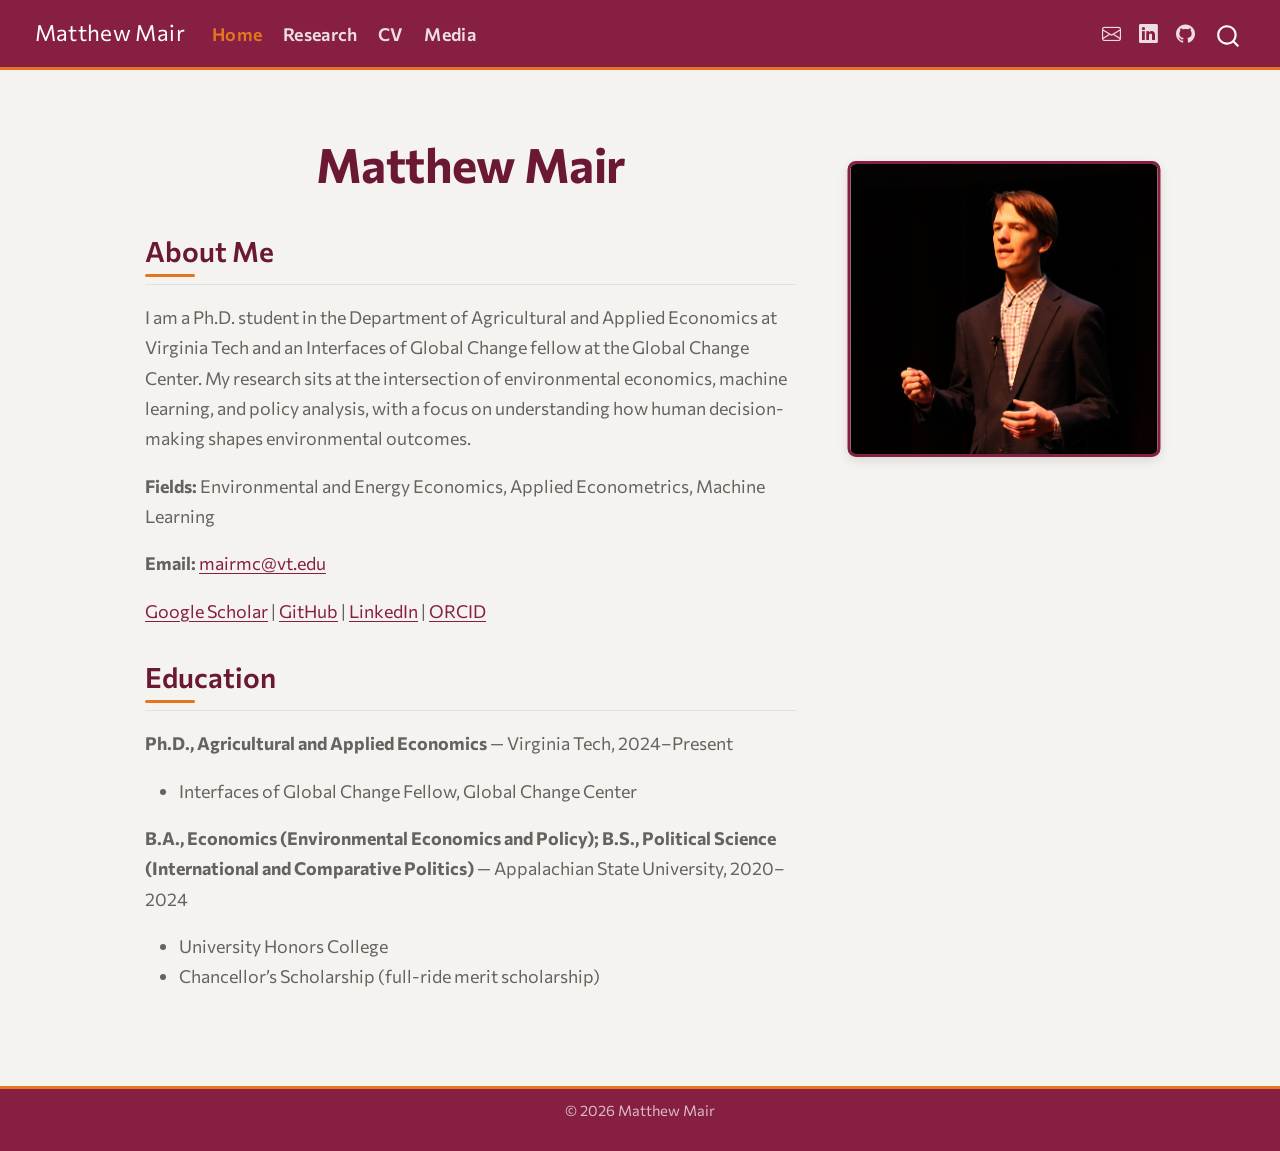
==== commit 7167ed96: "Upgrade site build to Quarto 1.8.25 Re-rendered with RStudio's bundled Quarto 1.8.25 (previously 1.3" ====
--- a/docs/index.html
+++ b/docs/index.html
@@ -2,7 +2,7 @@
 <html xmlns="http://www.w3.org/1999/xhtml" lang="en" xml:lang="en"><head>
 
 <meta charset="utf-8">
-<meta name="generator" content="quarto-1.3.450">
+<meta name="generator" content="quarto-1.8.25">
 
 <meta name="viewport" content="width=device-width, initial-scale=1.0, user-scalable=yes">
 
@@ -31,22 +31,30 @@
 <script src="site_libs/quarto-search/quarto-search.js"></script>
 <meta name="quarto:offset" content="./">
 <link href="./favicon.svg" rel="icon" type="image/svg+xml">
-<script src="site_libs/quarto-html/quarto.js"></script>
+<script src="site_libs/quarto-html/quarto.js" type="module"></script>
+<script src="site_libs/quarto-html/tabsets/tabsets.js" type="module"></script>
+<script src="site_libs/quarto-html/axe/axe-check.js" type="module"></script>
 <script src="site_libs/quarto-html/popper.min.js"></script>
 <script src="site_libs/quarto-html/tippy.umd.min.js"></script>
 <script src="site_libs/quarto-html/anchor.min.js"></script>
 <link href="site_libs/quarto-html/tippy.css" rel="stylesheet">
-<link href="site_libs/quarto-html/quarto-syntax-highlighting.css" rel="stylesheet" id="quarto-text-highlighting-styles">
+<link href="site_libs/quarto-html/quarto-syntax-highlighting-7b89279ff1a6dce999919e0e67d4d9ec.css" rel="stylesheet" id="quarto-text-highlighting-styles">
 <script src="site_libs/bootstrap/bootstrap.min.js"></script>
 <link href="site_libs/bootstrap/bootstrap-icons.css" rel="stylesheet">
-<link href="site_libs/bootstrap/bootstrap.min.css" rel="stylesheet" id="quarto-bootstrap" data-mode="light">
+<link href="site_libs/bootstrap/bootstrap-711e7c644fa7c693e1494b84b1975627.min.css" rel="stylesheet" append-hash="true" id="quarto-bootstrap" data-mode="light">
 <script id="quarto-search-options" type="application/json">{
   "location": "navbar",
   "copy-button": false,
   "collapse-after": 3,
   "panel-placement": "end",
   "type": "overlay",
-  "limit": 20,
+  "limit": 50,
+  "keyboard-shortcut": [
+    "f",
+    "/",
+    "s"
+  ],
+  "show-item-context": false,
   "language": {
     "search-no-results-text": "No results",
     "search-matching-documents-text": "matching documents",
@@ -55,6 +63,7 @@
     "search-more-match-text": "more match in this document",
     "search-more-matches-text": "more matches in this document",
     "search-clear-button-title": "Clear",
+    "search-text-placeholder": "",
     "search-detached-cancel-button-title": "Cancel",
     "search-submit-button-title": "Submit",
     "search-label": "Search"
@@ -65,60 +74,62 @@
 <link rel="stylesheet" href="styles.css">
 </head>
 
-<body class="nav-fixed fullcontent">
+<body class="nav-fixed fullcontent quarto-light">
 
 <div id="quarto-search-results"></div>
   <header id="quarto-header" class="headroom fixed-top">
-    <nav class="navbar navbar-expand-lg navbar-dark ">
+    <nav class="navbar navbar-expand-lg " data-bs-theme="dark">
       <div class="navbar-container container-fluid">
-      <div class="navbar-brand-container">
+      <div class="navbar-brand-container mx-auto">
+    <a href="./index.html" class="navbar-brand navbar-brand-logo">
+    </a>
     <a class="navbar-brand" href="./index.html">
     <span class="navbar-title">Matthew Mair</span>
     </a>
   </div>
             <div id="quarto-search" class="" title="Search"></div>
-          <button class="navbar-toggler" type="button" data-bs-toggle="collapse" data-bs-target="#navbarCollapse" aria-controls="navbarCollapse" aria-expanded="false" aria-label="Toggle navigation" onclick="if (window.quartoToggleHeadroom) { window.quartoToggleHeadroom(); }">
+          <button class="navbar-toggler" type="button" data-bs-toggle="collapse" data-bs-target="#navbarCollapse" aria-controls="navbarCollapse" role="menu" aria-expanded="false" aria-label="Toggle navigation" onclick="if (window.quartoToggleHeadroom) { window.quartoToggleHeadroom(); }">
   <span class="navbar-toggler-icon"></span>
 </button>
           <div class="collapse navbar-collapse" id="navbarCollapse">
             <ul class="navbar-nav navbar-nav-scroll me-auto">
   <li class="nav-item">
-    <a class="nav-link active" href="./index.html" rel="" target="" aria-current="page">
- <span class="menu-text">Home</span></a>
+    <a class="nav-link active" href="./index.html" aria-current="page"> 
+<span class="menu-text">Home</span></a>
   </li>  
   <li class="nav-item">
-    <a class="nav-link" href="./research.html" rel="" target="">
- <span class="menu-text">Research</span></a>
+    <a class="nav-link" href="./research.html"> 
+<span class="menu-text">Research</span></a>
   </li>  
   <li class="nav-item">
-    <a class="nav-link" href="./cv.html" rel="" target="">
- <span class="menu-text">CV</span></a>
+    <a class="nav-link" href="./cv.html"> 
+<span class="menu-text">CV</span></a>
   </li>  
   <li class="nav-item">
-    <a class="nav-link" href="./media.html" rel="" target="">
- <span class="menu-text">Media</span></a>
+    <a class="nav-link" href="./media.html"> 
+<span class="menu-text">Media</span></a>
   </li>  
 </ul>
             <ul class="navbar-nav navbar-nav-scroll ms-auto">
   <li class="nav-item compact">
-    <a class="nav-link" href="mailto:mairmc@vt.edu" rel="" target=""><i class="bi bi-envelope" role="img">
+    <a class="nav-link" href="mailto:mairmc@vt.edu"> <i class="bi bi-envelope" role="img">
 </i> 
- <span class="menu-text"></span></a>
+<span class="menu-text"></span></a>
   </li>  
   <li class="nav-item compact">
-    <a class="nav-link" href="https://www.linkedin.com/in/matthew-mair-95823221a/" rel="" target=""><i class="bi bi-linkedin" role="img">
+    <a class="nav-link" href="https://www.linkedin.com/in/matthew-mair-95823221a/"> <i class="bi bi-linkedin" role="img">
 </i> 
- <span class="menu-text"></span></a>
+<span class="menu-text"></span></a>
   </li>  
   <li class="nav-item compact">
-    <a class="nav-link" href="https://github.com/MatthewMair42" rel="" target=""><i class="bi bi-github" role="img">
+    <a class="nav-link" href="https://github.com/MatthewMair42"> <i class="bi bi-github" role="img">
 </i> 
- <span class="menu-text"></span></a>
+<span class="menu-text"></span></a>
   </li>  
 </ul>
+          </div> <!-- /navcollapse -->
             <div class="quarto-navbar-tools">
 </div>
-          </div> <!-- /navcollapse -->
       </div> <!-- /container-fluid -->
     </nav>
 </header>
@@ -145,7 +156,9 @@
   </div>
   
 
+
 </header>
+
 
 <div class="column-page">
 <div class="grid">
@@ -181,43 +194,58 @@
 
 </main> <!-- /main -->
 <script id="quarto-html-after-body" type="application/javascript">
-window.document.addEventListener("DOMContentLoaded", function (event) {
-  const toggleBodyColorMode = (bsSheetEl) => {
-    const mode = bsSheetEl.getAttribute("data-mode");
-    const bodyEl = window.document.querySelector("body");
-    if (mode === "dark") {
-      bodyEl.classList.add("quarto-dark");
-      bodyEl.classList.remove("quarto-light");
-    } else {
-      bodyEl.classList.add("quarto-light");
-      bodyEl.classList.remove("quarto-dark");
-    }
-  }
-  const toggleBodyColorPrimary = () => {
-    const bsSheetEl = window.document.querySelector("link#quarto-bootstrap");
-    if (bsSheetEl) {
-      toggleBodyColorMode(bsSheetEl);
-    }
-  }
-  toggleBodyColorPrimary();  
-  const icon = "";
-  const anchorJS = new window.AnchorJS();
-  anchorJS.options = {
-    placement: 'right',
-    icon: icon
-  };
-  anchorJS.add('.anchored');
-  const isCodeAnnotation = (el) => {
-    for (const clz of el.classList) {
-      if (clz.startsWith('code-annotation-')) {                     
-        return true;
-      }
-    }
-    return false;
-  }
-  const clipboard = new window.ClipboardJS('.code-copy-button', {
-    text: function(trigger) {
-      const codeEl = trigger.previousElementSibling.cloneNode(true);
+  window.document.addEventListener("DOMContentLoaded", function (event) {
+    const icon = "";
+    const anchorJS = new window.AnchorJS();
+    anchorJS.options = {
+      placement: 'right',
+      icon: icon
+    };
+    anchorJS.add('.anchored');
+    const isCodeAnnotation = (el) => {
+      for (const clz of el.classList) {
+        if (clz.startsWith('code-annotation-')) {                     
+          return true;
+        }
+      }
+      return false;
+    }
+    const onCopySuccess = function(e) {
+      // button target
+      const button = e.trigger;
+      // don't keep focus
+      button.blur();
+      // flash "checked"
+      button.classList.add('code-copy-button-checked');
+      var currentTitle = button.getAttribute("title");
+      button.setAttribute("title", "Copied!");
+      let tooltip;
+      if (window.bootstrap) {
+        button.setAttribute("data-bs-toggle", "tooltip");
+        button.setAttribute("data-bs-placement", "left");
+        button.setAttribute("data-bs-title", "Copied!");
+        tooltip = new bootstrap.Tooltip(button, 
+          { trigger: "manual", 
+            customClass: "code-copy-button-tooltip",
+            offset: [0, -8]});
+        tooltip.show();    
+      }
+      setTimeout(function() {
+        if (tooltip) {
+          tooltip.hide();
+          button.removeAttribute("data-bs-title");
+          button.removeAttribute("data-bs-toggle");
+          button.removeAttribute("data-bs-placement");
+        }
+        button.setAttribute("title", currentTitle);
+        button.classList.remove('code-copy-button-checked');
+      }, 1000);
+      // clear code selection
+      e.clearSelection();
+    }
+    const getTextToCopy = function(trigger) {
+      const outerScaffold = trigger.parentElement.cloneNode(true);
+      const codeEl = outerScaffold.querySelector('code');
       for (const childEl of codeEl.children) {
         if (isCodeAnnotation(childEl)) {
           childEl.remove();
@@ -225,201 +253,355 @@
       }
       return codeEl.innerText;
     }
+    const clipboard = new window.ClipboardJS('.code-copy-button:not([data-in-quarto-modal])', {
+      text: getTextToCopy
+    });
+    clipboard.on('success', onCopySuccess);
+    if (window.document.getElementById('quarto-embedded-source-code-modal')) {
+      const clipboardModal = new window.ClipboardJS('.code-copy-button[data-in-quarto-modal]', {
+        text: getTextToCopy,
+        container: window.document.getElementById('quarto-embedded-source-code-modal')
+      });
+      clipboardModal.on('success', onCopySuccess);
+    }
+      var localhostRegex = new RegExp(/^(?:http|https):\/\/localhost\:?[0-9]*\//);
+      var mailtoRegex = new RegExp(/^mailto:/);
+        var filterRegex = new RegExp('/' + window.location.host + '/');
+      var isInternal = (href) => {
+          return filterRegex.test(href) || localhostRegex.test(href) || mailtoRegex.test(href);
+      }
+      // Inspect non-navigation links and adorn them if external
+     var links = window.document.querySelectorAll('a[href]:not(.nav-link):not(.navbar-brand):not(.toc-action):not(.sidebar-link):not(.sidebar-item-toggle):not(.pagination-link):not(.no-external):not([aria-hidden]):not(.dropdown-item):not(.quarto-navigation-tool):not(.about-link)');
+      for (var i=0; i<links.length; i++) {
+        const link = links[i];
+        if (!isInternal(link.href)) {
+          // undo the damage that might have been done by quarto-nav.js in the case of
+          // links that we want to consider external
+          if (link.dataset.originalHref !== undefined) {
+            link.href = link.dataset.originalHref;
+          }
+        }
+      }
+    function tippyHover(el, contentFn, onTriggerFn, onUntriggerFn) {
+      const config = {
+        allowHTML: true,
+        maxWidth: 500,
+        delay: 100,
+        arrow: false,
+        appendTo: function(el) {
+            return el.parentElement;
+        },
+        interactive: true,
+        interactiveBorder: 10,
+        theme: 'quarto',
+        placement: 'bottom-start',
+      };
+      if (contentFn) {
+        config.content = contentFn;
+      }
+      if (onTriggerFn) {
+        config.onTrigger = onTriggerFn;
+      }
+      if (onUntriggerFn) {
+        config.onUntrigger = onUntriggerFn;
+      }
+      window.tippy(el, config); 
+    }
+    const noterefs = window.document.querySelectorAll('a[role="doc-noteref"]');
+    for (var i=0; i<noterefs.length; i++) {
+      const ref = noterefs[i];
+      tippyHover(ref, function() {
+        // use id or data attribute instead here
+        let href = ref.getAttribute('data-footnote-href') || ref.getAttribute('href');
+        try { href = new URL(href).hash; } catch {}
+        const id = href.replace(/^#\/?/, "");
+        const note = window.document.getElementById(id);
+        if (note) {
+          return note.innerHTML;
+        } else {
+          return "";
+        }
+      });
+    }
+    const xrefs = window.document.querySelectorAll('a.quarto-xref');
+    const processXRef = (id, note) => {
+      // Strip column container classes
+      const stripColumnClz = (el) => {
+        el.classList.remove("page-full", "page-columns");
+        if (el.children) {
+          for (const child of el.children) {
+            stripColumnClz(child);
+          }
+        }
+      }
+      stripColumnClz(note)
+      if (id === null || id.startsWith('sec-')) {
+        // Special case sections, only their first couple elements
+        const container = document.createElement("div");
+        if (note.children && note.children.length > 2) {
+          container.appendChild(note.children[0].cloneNode(true));
+          for (let i = 1; i < note.children.length; i++) {
+            const child = note.children[i];
+            if (child.tagName === "P" && child.innerText === "") {
+              continue;
+            } else {
+              container.appendChild(child.cloneNode(true));
+              break;
+            }
+          }
+          if (window.Quarto?.typesetMath) {
+            window.Quarto.typesetMath(container);
+          }
+          return container.innerHTML
+        } else {
+          if (window.Quarto?.typesetMath) {
+            window.Quarto.typesetMath(note);
+          }
+          return note.innerHTML;
+        }
+      } else {
+        // Remove any anchor links if they are present
+        const anchorLink = note.querySelector('a.anchorjs-link');
+        if (anchorLink) {
+          anchorLink.remove();
+        }
+        if (window.Quarto?.typesetMath) {
+          window.Quarto.typesetMath(note);
+        }
+        if (note.classList.contains("callout")) {
+          return note.outerHTML;
+        } else {
+          return note.innerHTML;
+        }
+      }
+    }
+    for (var i=0; i<xrefs.length; i++) {
+      const xref = xrefs[i];
+      tippyHover(xref, undefined, function(instance) {
+        instance.disable();
+        let url = xref.getAttribute('href');
+        let hash = undefined; 
+        if (url.startsWith('#')) {
+          hash = url;
+        } else {
+          try { hash = new URL(url).hash; } catch {}
+        }
+        if (hash) {
+          const id = hash.replace(/^#\/?/, "");
+          const note = window.document.getElementById(id);
+          if (note !== null) {
+            try {
+              const html = processXRef(id, note.cloneNode(true));
+              instance.setContent(html);
+            } finally {
+              instance.enable();
+              instance.show();
+            }
+          } else {
+            // See if we can fetch this
+            fetch(url.split('#')[0])
+            .then(res => res.text())
+            .then(html => {
+              const parser = new DOMParser();
+              const htmlDoc = parser.parseFromString(html, "text/html");
+              const note = htmlDoc.getElementById(id);
+              if (note !== null) {
+                const html = processXRef(id, note);
+                instance.setContent(html);
+              } 
+            }).finally(() => {
+              instance.enable();
+              instance.show();
+            });
+          }
+        } else {
+          // See if we can fetch a full url (with no hash to target)
+          // This is a special case and we should probably do some content thinning / targeting
+          fetch(url)
+          .then(res => res.text())
+          .then(html => {
+            const parser = new DOMParser();
+            const htmlDoc = parser.parseFromString(html, "text/html");
+            const note = htmlDoc.querySelector('main.content');
+            if (note !== null) {
+              // This should only happen for chapter cross references
+              // (since there is no id in the URL)
+              // remove the first header
+              if (note.children.length > 0 && note.children[0].tagName === "HEADER") {
+                note.children[0].remove();
+              }
+              const html = processXRef(null, note);
+              instance.setContent(html);
+            } 
+          }).finally(() => {
+            instance.enable();
+            instance.show();
+          });
+        }
+      }, function(instance) {
+      });
+    }
+        let selectedAnnoteEl;
+        const selectorForAnnotation = ( cell, annotation) => {
+          let cellAttr = 'data-code-cell="' + cell + '"';
+          let lineAttr = 'data-code-annotation="' +  annotation + '"';
+          const selector = 'span[' + cellAttr + '][' + lineAttr + ']';
+          return selector;
+        }
+        const selectCodeLines = (annoteEl) => {
+          const doc = window.document;
+          const targetCell = annoteEl.getAttribute("data-target-cell");
+          const targetAnnotation = annoteEl.getAttribute("data-target-annotation");
+          const annoteSpan = window.document.querySelector(selectorForAnnotation(targetCell, targetAnnotation));
+          const lines = annoteSpan.getAttribute("data-code-lines").split(",");
+          const lineIds = lines.map((line) => {
+            return targetCell + "-" + line;
+          })
+          let top = null;
+          let height = null;
+          let parent = null;
+          if (lineIds.length > 0) {
+              //compute the position of the single el (top and bottom and make a div)
+              const el = window.document.getElementById(lineIds[0]);
+              top = el.offsetTop;
+              height = el.offsetHeight;
+              parent = el.parentElement.parentElement;
+            if (lineIds.length > 1) {
+              const lastEl = window.document.getElementById(lineIds[lineIds.length - 1]);
+              const bottom = lastEl.offsetTop + lastEl.offsetHeight;
+              height = bottom - top;
+            }
+            if (top !== null && height !== null && parent !== null) {
+              // cook up a div (if necessary) and position it 
+              let div = window.document.getElementById("code-annotation-line-highlight");
+              if (div === null) {
+                div = window.document.createElement("div");
+                div.setAttribute("id", "code-annotation-line-highlight");
+                div.style.position = 'absolute';
+                parent.appendChild(div);
+              }
+              div.style.top = top - 2 + "px";
+              div.style.height = height + 4 + "px";
+              div.style.left = 0;
+              let gutterDiv = window.document.getElementById("code-annotation-line-highlight-gutter");
+              if (gutterDiv === null) {
+                gutterDiv = window.document.createElement("div");
+                gutterDiv.setAttribute("id", "code-annotation-line-highlight-gutter");
+                gutterDiv.style.position = 'absolute';
+                const codeCell = window.document.getElementById(targetCell);
+                const gutter = codeCell.querySelector('.code-annotation-gutter');
+                gutter.appendChild(gutterDiv);
+              }
+              gutterDiv.style.top = top - 2 + "px";
+              gutterDiv.style.height = height + 4 + "px";
+            }
+            selectedAnnoteEl = annoteEl;
+          }
+        };
+        const unselectCodeLines = () => {
+          const elementsIds = ["code-annotation-line-highlight", "code-annotation-line-highlight-gutter"];
+          elementsIds.forEach((elId) => {
+            const div = window.document.getElementById(elId);
+            if (div) {
+              div.remove();
+            }
+          });
+          selectedAnnoteEl = undefined;
+        };
+          // Handle positioning of the toggle
+      window.addEventListener(
+        "resize",
+        throttle(() => {
+          elRect = undefined;
+          if (selectedAnnoteEl) {
+            selectCodeLines(selectedAnnoteEl);
+          }
+        }, 10)
+      );
+      function throttle(fn, ms) {
+      let throttle = false;
+      let timer;
+        return (...args) => {
+          if(!throttle) { // first call gets through
+              fn.apply(this, args);
+              throttle = true;
+          } else { // all the others get throttled
+              if(timer) clearTimeout(timer); // cancel #2
+              timer = setTimeout(() => {
+                fn.apply(this, args);
+                timer = throttle = false;
+              }, ms);
+          }
+        };
+      }
+        // Attach click handler to the DT
+        const annoteDls = window.document.querySelectorAll('dt[data-target-cell]');
+        for (const annoteDlNode of annoteDls) {
+          annoteDlNode.addEventListener('click', (event) => {
+            const clickedEl = event.target;
+            if (clickedEl !== selectedAnnoteEl) {
+              unselectCodeLines();
+              const activeEl = window.document.querySelector('dt[data-target-cell].code-annotation-active');
+              if (activeEl) {
+                activeEl.classList.remove('code-annotation-active');
+              }
+              selectCodeLines(clickedEl);
+              clickedEl.classList.add('code-annotation-active');
+            } else {
+              // Unselect the line
+              unselectCodeLines();
+              clickedEl.classList.remove('code-annotation-active');
+            }
+          });
+        }
+    const findCites = (el) => {
+      const parentEl = el.parentElement;
+      if (parentEl) {
+        const cites = parentEl.dataset.cites;
+        if (cites) {
+          return {
+            el,
+            cites: cites.split(' ')
+          };
+        } else {
+          return findCites(el.parentElement)
+        }
+      } else {
+        return undefined;
+      }
+    };
+    var bibliorefs = window.document.querySelectorAll('a[role="doc-biblioref"]');
+    for (var i=0; i<bibliorefs.length; i++) {
+      const ref = bibliorefs[i];
+      const citeInfo = findCites(ref);
+      if (citeInfo) {
+        tippyHover(citeInfo.el, function() {
+          var popup = window.document.createElement('div');
+          citeInfo.cites.forEach(function(cite) {
+            var citeDiv = window.document.createElement('div');
+            citeDiv.classList.add('hanging-indent');
+            citeDiv.classList.add('csl-entry');
+            var biblioDiv = window.document.getElementById('ref-' + cite);
+            if (biblioDiv) {
+              citeDiv.innerHTML = biblioDiv.innerHTML;
+            }
+            popup.appendChild(citeDiv);
+          });
+          return popup.innerHTML;
+        });
+      }
+    }
   });
-  clipboard.on('success', function(e) {
-    // button target
-    const button = e.trigger;
-    // don't keep focus
-    button.blur();
-    // flash "checked"
-    button.classList.add('code-copy-button-checked');
-    var currentTitle = button.getAttribute("title");
-    button.setAttribute("title", "Copied!");
-    let tooltip;
-    if (window.bootstrap) {
-      button.setAttribute("data-bs-toggle", "tooltip");
-      button.setAttribute("data-bs-placement", "left");
-      button.setAttribute("data-bs-title", "Copied!");
-      tooltip = new bootstrap.Tooltip(button, 
-        { trigger: "manual", 
-          customClass: "code-copy-button-tooltip",
-          offset: [0, -8]});
-      tooltip.show();    
-    }
-    setTimeout(function() {
-      if (tooltip) {
-        tooltip.hide();
-        button.removeAttribute("data-bs-title");
-        button.removeAttribute("data-bs-toggle");
-        button.removeAttribute("data-bs-placement");
-      }
-      button.setAttribute("title", currentTitle);
-      button.classList.remove('code-copy-button-checked');
-    }, 1000);
-    // clear code selection
-    e.clearSelection();
-  });
-  function tippyHover(el, contentFn) {
-    const config = {
-      allowHTML: true,
-      content: contentFn,
-      maxWidth: 500,
-      delay: 100,
-      arrow: false,
-      appendTo: function(el) {
-          return el.parentElement;
-      },
-      interactive: true,
-      interactiveBorder: 10,
-      theme: 'quarto',
-      placement: 'bottom-start'
-    };
-    window.tippy(el, config); 
-  }
-  const noterefs = window.document.querySelectorAll('a[role="doc-noteref"]');
-  for (var i=0; i<noterefs.length; i++) {
-    const ref = noterefs[i];
-    tippyHover(ref, function() {
-      // use id or data attribute instead here
-      let href = ref.getAttribute('data-footnote-href') || ref.getAttribute('href');
-      try { href = new URL(href).hash; } catch {}
-      const id = href.replace(/^#\/?/, "");
-      const note = window.document.getElementById(id);
-      return note.innerHTML;
-    });
-  }
-      let selectedAnnoteEl;
-      const selectorForAnnotation = ( cell, annotation) => {
-        let cellAttr = 'data-code-cell="' + cell + '"';
-        let lineAttr = 'data-code-annotation="' +  annotation + '"';
-        const selector = 'span[' + cellAttr + '][' + lineAttr + ']';
-        return selector;
-      }
-      const selectCodeLines = (annoteEl) => {
-        const doc = window.document;
-        const targetCell = annoteEl.getAttribute("data-target-cell");
-        const targetAnnotation = annoteEl.getAttribute("data-target-annotation");
-        const annoteSpan = window.document.querySelector(selectorForAnnotation(targetCell, targetAnnotation));
-        const lines = annoteSpan.getAttribute("data-code-lines").split(",");
-        const lineIds = lines.map((line) => {
-          return targetCell + "-" + line;
-        })
-        let top = null;
-        let height = null;
-        let parent = null;
-        if (lineIds.length > 0) {
-            //compute the position of the single el (top and bottom and make a div)
-            const el = window.document.getElementById(lineIds[0]);
-            top = el.offsetTop;
-            height = el.offsetHeight;
-            parent = el.parentElement.parentElement;
-          if (lineIds.length > 1) {
-            const lastEl = window.document.getElementById(lineIds[lineIds.length - 1]);
-            const bottom = lastEl.offsetTop + lastEl.offsetHeight;
-            height = bottom - top;
-          }
-          if (top !== null && height !== null && parent !== null) {
-            // cook up a div (if necessary) and position it 
-            let div = window.document.getElementById("code-annotation-line-highlight");
-            if (div === null) {
-              div = window.document.createElement("div");
-              div.setAttribute("id", "code-annotation-line-highlight");
-              div.style.position = 'absolute';
-              parent.appendChild(div);
-            }
-            div.style.top = top - 2 + "px";
-            div.style.height = height + 4 + "px";
-            let gutterDiv = window.document.getElementById("code-annotation-line-highlight-gutter");
-            if (gutterDiv === null) {
-              gutterDiv = window.document.createElement("div");
-              gutterDiv.setAttribute("id", "code-annotation-line-highlight-gutter");
-              gutterDiv.style.position = 'absolute';
-              const codeCell = window.document.getElementById(targetCell);
-              const gutter = codeCell.querySelector('.code-annotation-gutter');
-              gutter.appendChild(gutterDiv);
-            }
-            gutterDiv.style.top = top - 2 + "px";
-            gutterDiv.style.height = height + 4 + "px";
-          }
-          selectedAnnoteEl = annoteEl;
-        }
-      };
-      const unselectCodeLines = () => {
-        const elementsIds = ["code-annotation-line-highlight", "code-annotation-line-highlight-gutter"];
-        elementsIds.forEach((elId) => {
-          const div = window.document.getElementById(elId);
-          if (div) {
-            div.remove();
-          }
-        });
-        selectedAnnoteEl = undefined;
-      };
-      // Attach click handler to the DT
-      const annoteDls = window.document.querySelectorAll('dt[data-target-cell]');
-      for (const annoteDlNode of annoteDls) {
-        annoteDlNode.addEventListener('click', (event) => {
-          const clickedEl = event.target;
-          if (clickedEl !== selectedAnnoteEl) {
-            unselectCodeLines();
-            const activeEl = window.document.querySelector('dt[data-target-cell].code-annotation-active');
-            if (activeEl) {
-              activeEl.classList.remove('code-annotation-active');
-            }
-            selectCodeLines(clickedEl);
-            clickedEl.classList.add('code-annotation-active');
-          } else {
-            // Unselect the line
-            unselectCodeLines();
-            clickedEl.classList.remove('code-annotation-active');
-          }
-        });
-      }
-  const findCites = (el) => {
-    const parentEl = el.parentElement;
-    if (parentEl) {
-      const cites = parentEl.dataset.cites;
-      if (cites) {
-        return {
-          el,
-          cites: cites.split(' ')
-        };
-      } else {
-        return findCites(el.parentElement)
-      }
-    } else {
-      return undefined;
-    }
-  };
-  var bibliorefs = window.document.querySelectorAll('a[role="doc-biblioref"]');
-  for (var i=0; i<bibliorefs.length; i++) {
-    const ref = bibliorefs[i];
-    const citeInfo = findCites(ref);
-    if (citeInfo) {
-      tippyHover(citeInfo.el, function() {
-        var popup = window.document.createElement('div');
-        citeInfo.cites.forEach(function(cite) {
-          var citeDiv = window.document.createElement('div');
-          citeDiv.classList.add('hanging-indent');
-          citeDiv.classList.add('csl-entry');
-          var biblioDiv = window.document.getElementById('ref-' + cite);
-          if (biblioDiv) {
-            citeDiv.innerHTML = biblioDiv.innerHTML;
-          }
-          popup.appendChild(citeDiv);
-        });
-        return popup.innerHTML;
-      });
-    }
-  }
-});
-</script>
+  </script>
 </div> <!-- /content -->
 <footer class="footer">
   <div class="nav-footer">
     <div class="nav-footer-left">
       &nbsp;
     </div>   
-    <div class="nav-footer-center">© 2026 Matthew Mair</div>
+    <div class="nav-footer-center">
+<p>© 2026 Matthew Mair</p>
+</div>
     <div class="nav-footer-right">
       &nbsp;
     </div>
@@ -428,4 +610,5 @@
 
 
 
+
 </body></html>
--- a/docs/site_libs/quarto-html/quarto-syntax-highlighting-7b89279ff1a6dce999919e0e67d4d9ec.css
+++ b/docs/site_libs/quarto-html/quarto-syntax-highlighting-7b89279ff1a6dce999919e0e67d4d9ec.css
@@ -0,0 +1,236 @@
+/* quarto syntax highlight colors */
+:root {
+  --quarto-hl-ot-color: #003B4F;
+  --quarto-hl-at-color: #657422;
+  --quarto-hl-ss-color: #20794D;
+  --quarto-hl-an-color: #5E5E5E;
+  --quarto-hl-fu-color: #4758AB;
+  --quarto-hl-st-color: #20794D;
+  --quarto-hl-cf-color: #003B4F;
+  --quarto-hl-op-color: #5E5E5E;
+  --quarto-hl-er-color: #AD0000;
+  --quarto-hl-bn-color: #AD0000;
+  --quarto-hl-al-color: #AD0000;
+  --quarto-hl-va-color: #111111;
+  --quarto-hl-bu-color: inherit;
+  --quarto-hl-ex-color: inherit;
+  --quarto-hl-pp-color: #AD0000;
+  --quarto-hl-in-color: #5E5E5E;
+  --quarto-hl-vs-color: #20794D;
+  --quarto-hl-wa-color: #5E5E5E;
+  --quarto-hl-do-color: #5E5E5E;
+  --quarto-hl-im-color: #00769E;
+  --quarto-hl-ch-color: #20794D;
+  --quarto-hl-dt-color: #AD0000;
+  --quarto-hl-fl-color: #AD0000;
+  --quarto-hl-co-color: #5E5E5E;
+  --quarto-hl-cv-color: #5E5E5E;
+  --quarto-hl-cn-color: #8f5902;
+  --quarto-hl-sc-color: #5E5E5E;
+  --quarto-hl-dv-color: #AD0000;
+  --quarto-hl-kw-color: #003B4F;
+}
+
+/* other quarto variables */
+:root {
+  --quarto-font-monospace: SFMono-Regular, Menlo, Monaco, Consolas, "Liberation Mono", "Courier New", monospace;
+}
+
+/* syntax highlight based on Pandoc's rules */
+pre > code.sourceCode > span {
+  color: #003B4F;
+}
+
+code.sourceCode > span {
+  color: #003B4F;
+}
+
+div.sourceCode,
+div.sourceCode pre.sourceCode {
+  color: #003B4F;
+}
+
+/* Normal */
+code span {
+  color: #003B4F;
+}
+
+/* Alert */
+code span.al {
+  color: #AD0000;
+  font-style: inherit;
+}
+
+/* Annotation */
+code span.an {
+  color: #5E5E5E;
+  font-style: inherit;
+}
+
+/* Attribute */
+code span.at {
+  color: #657422;
+  font-style: inherit;
+}
+
+/* BaseN */
+code span.bn {
+  color: #AD0000;
+  font-style: inherit;
+}
+
+/* BuiltIn */
+code span.bu {
+  font-style: inherit;
+}
+
+/* ControlFlow */
+code span.cf {
+  color: #003B4F;
+  font-weight: bold;
+  font-style: inherit;
+}
+
+/* Char */
+code span.ch {
+  color: #20794D;
+  font-style: inherit;
+}
+
+/* Constant */
+code span.cn {
+  color: #8f5902;
+  font-style: inherit;
+}
+
+/* Comment */
+code span.co {
+  color: #5E5E5E;
+  font-style: inherit;
+}
+
+/* CommentVar */
+code span.cv {
+  color: #5E5E5E;
+  font-style: italic;
+}
+
+/* Documentation */
+code span.do {
+  color: #5E5E5E;
+  font-style: italic;
+}
+
+/* DataType */
+code span.dt {
+  color: #AD0000;
+  font-style: inherit;
+}
+
+/* DecVal */
+code span.dv {
+  color: #AD0000;
+  font-style: inherit;
+}
+
+/* Error */
+code span.er {
+  color: #AD0000;
+  font-style: inherit;
+}
+
+/* Extension */
+code span.ex {
+  font-style: inherit;
+}
+
+/* Float */
+code span.fl {
+  color: #AD0000;
+  font-style: inherit;
+}
+
+/* Function */
+code span.fu {
+  color: #4758AB;
+  font-style: inherit;
+}
+
+/* Import */
+code span.im {
+  color: #00769E;
+  font-style: inherit;
+}
+
+/* Information */
+code span.in {
+  color: #5E5E5E;
+  font-style: inherit;
+}
+
+/* Keyword */
+code span.kw {
+  color: #003B4F;
+  font-weight: bold;
+  font-style: inherit;
+}
+
+/* Operator */
+code span.op {
+  color: #5E5E5E;
+  font-style: inherit;
+}
+
+/* Other */
+code span.ot {
+  color: #003B4F;
+  font-style: inherit;
+}
+
+/* Preprocessor */
+code span.pp {
+  color: #AD0000;
+  font-style: inherit;
+}
+
+/* SpecialChar */
+code span.sc {
+  color: #5E5E5E;
+  font-style: inherit;
+}
+
+/* SpecialString */
+code span.ss {
+  color: #20794D;
+  font-style: inherit;
+}
+
+/* String */
+code span.st {
+  color: #20794D;
+  font-style: inherit;
+}
+
+/* Variable */
+code span.va {
+  color: #111111;
+  font-style: inherit;
+}
+
+/* VerbatimString */
+code span.vs {
+  color: #20794D;
+  font-style: inherit;
+}
+
+/* Warning */
+code span.wa {
+  color: #5E5E5E;
+  font-style: italic;
+}
+
+.prevent-inlining {
+  content: "</";
+}
+
+/*# sourceMappingURL=3944bc705cfaf4c80e56f77c5205168a.css.map */
